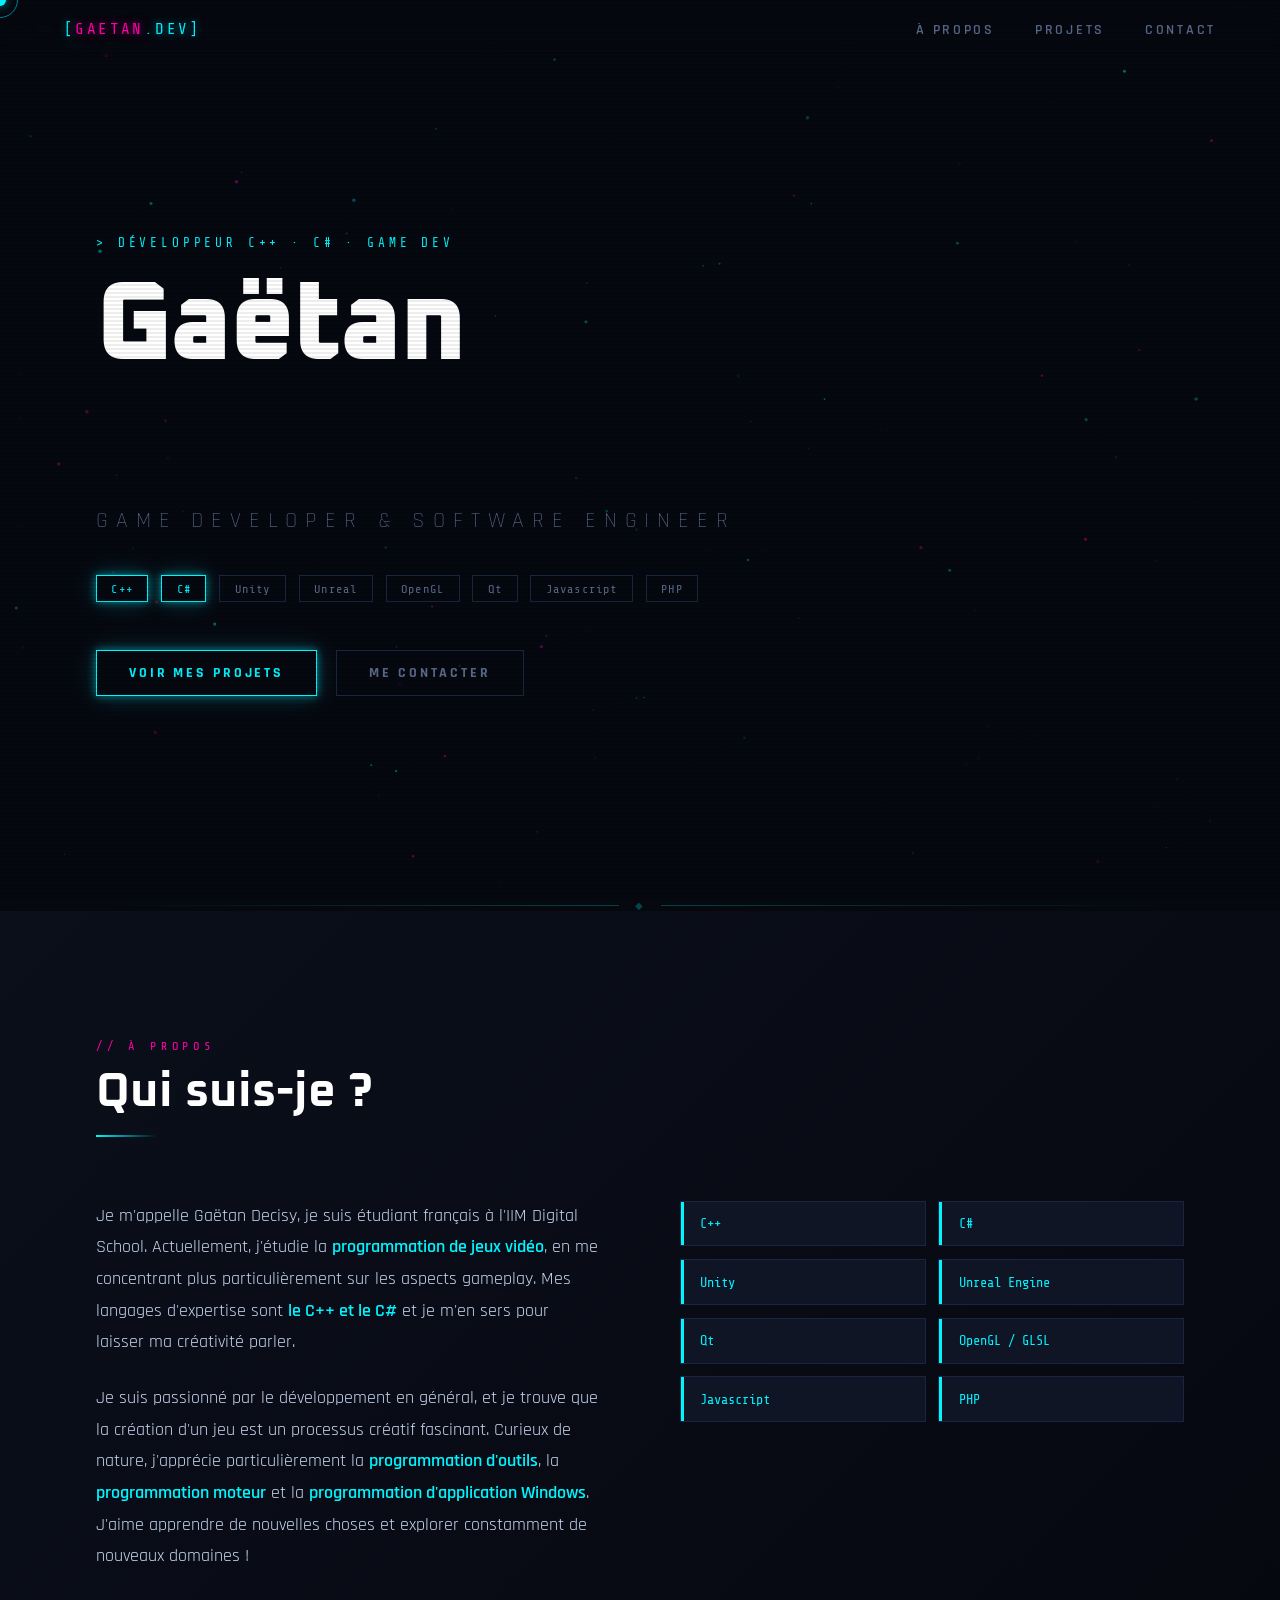
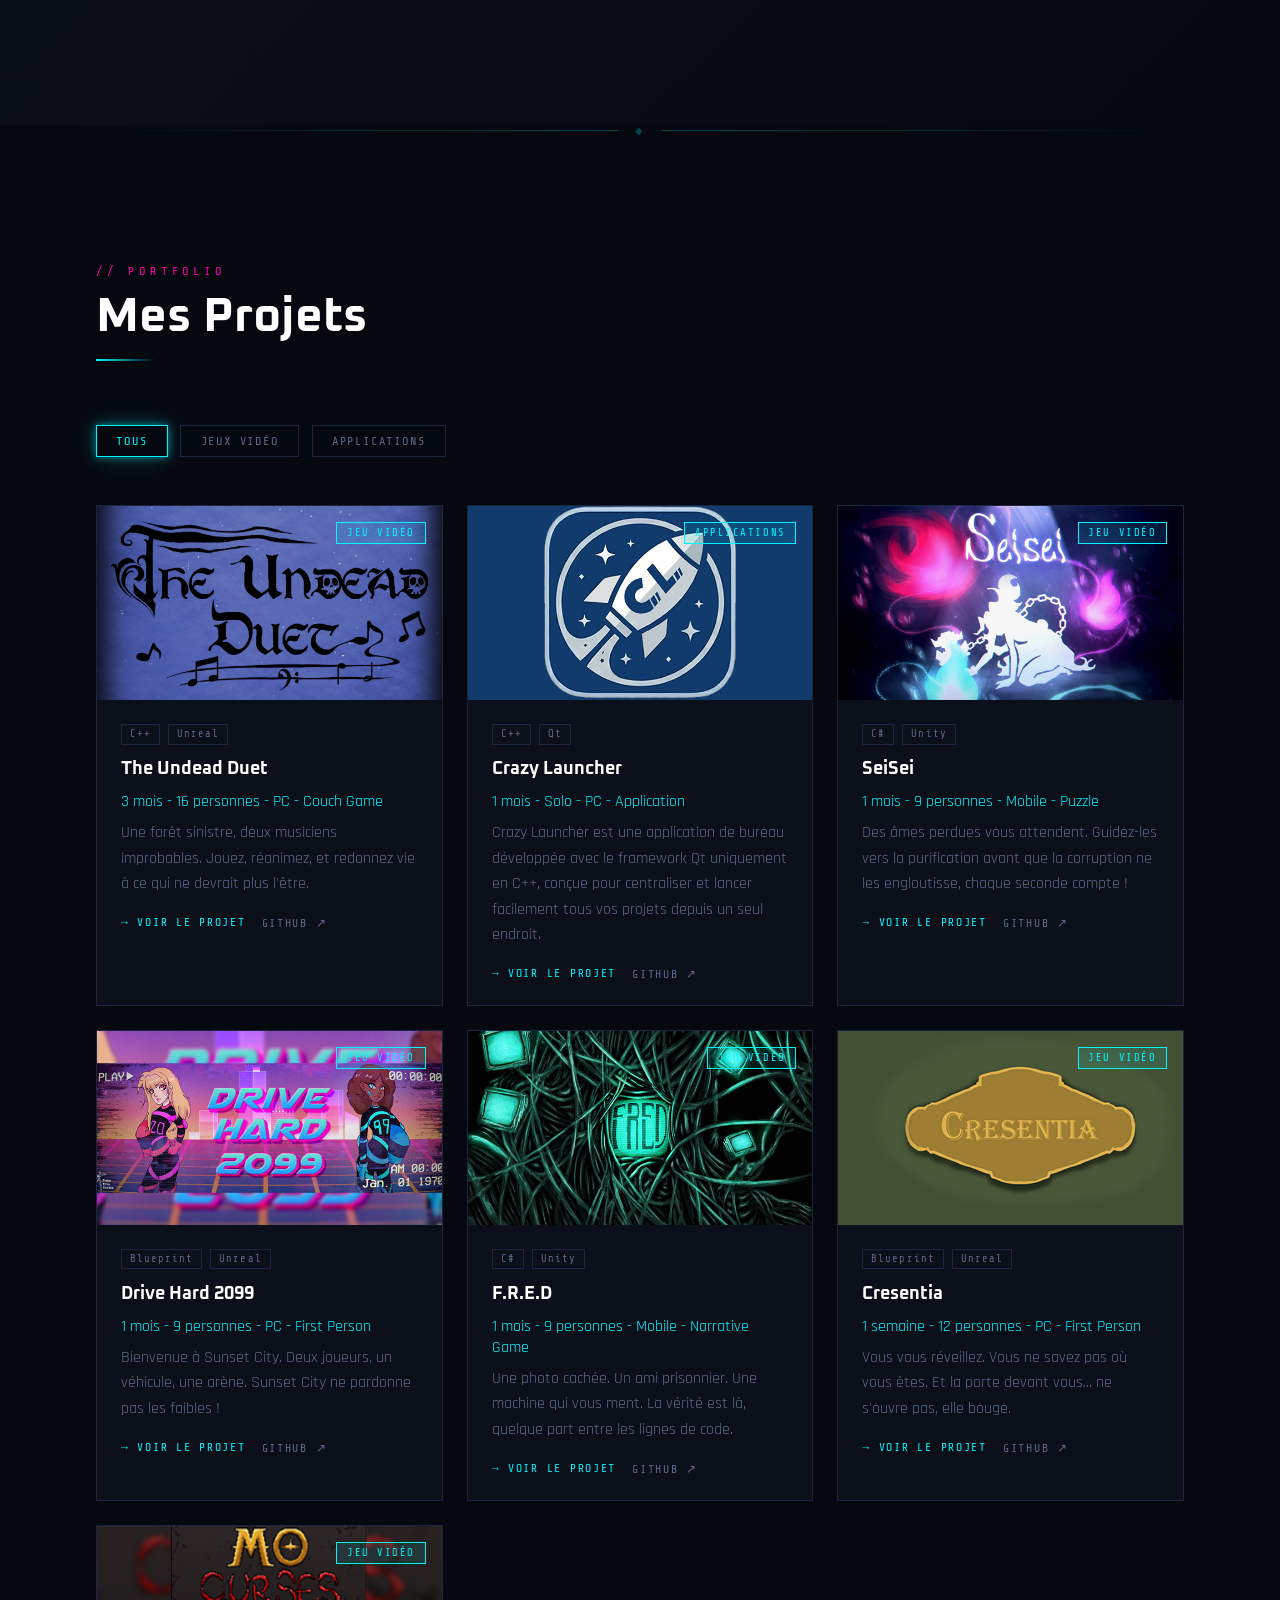
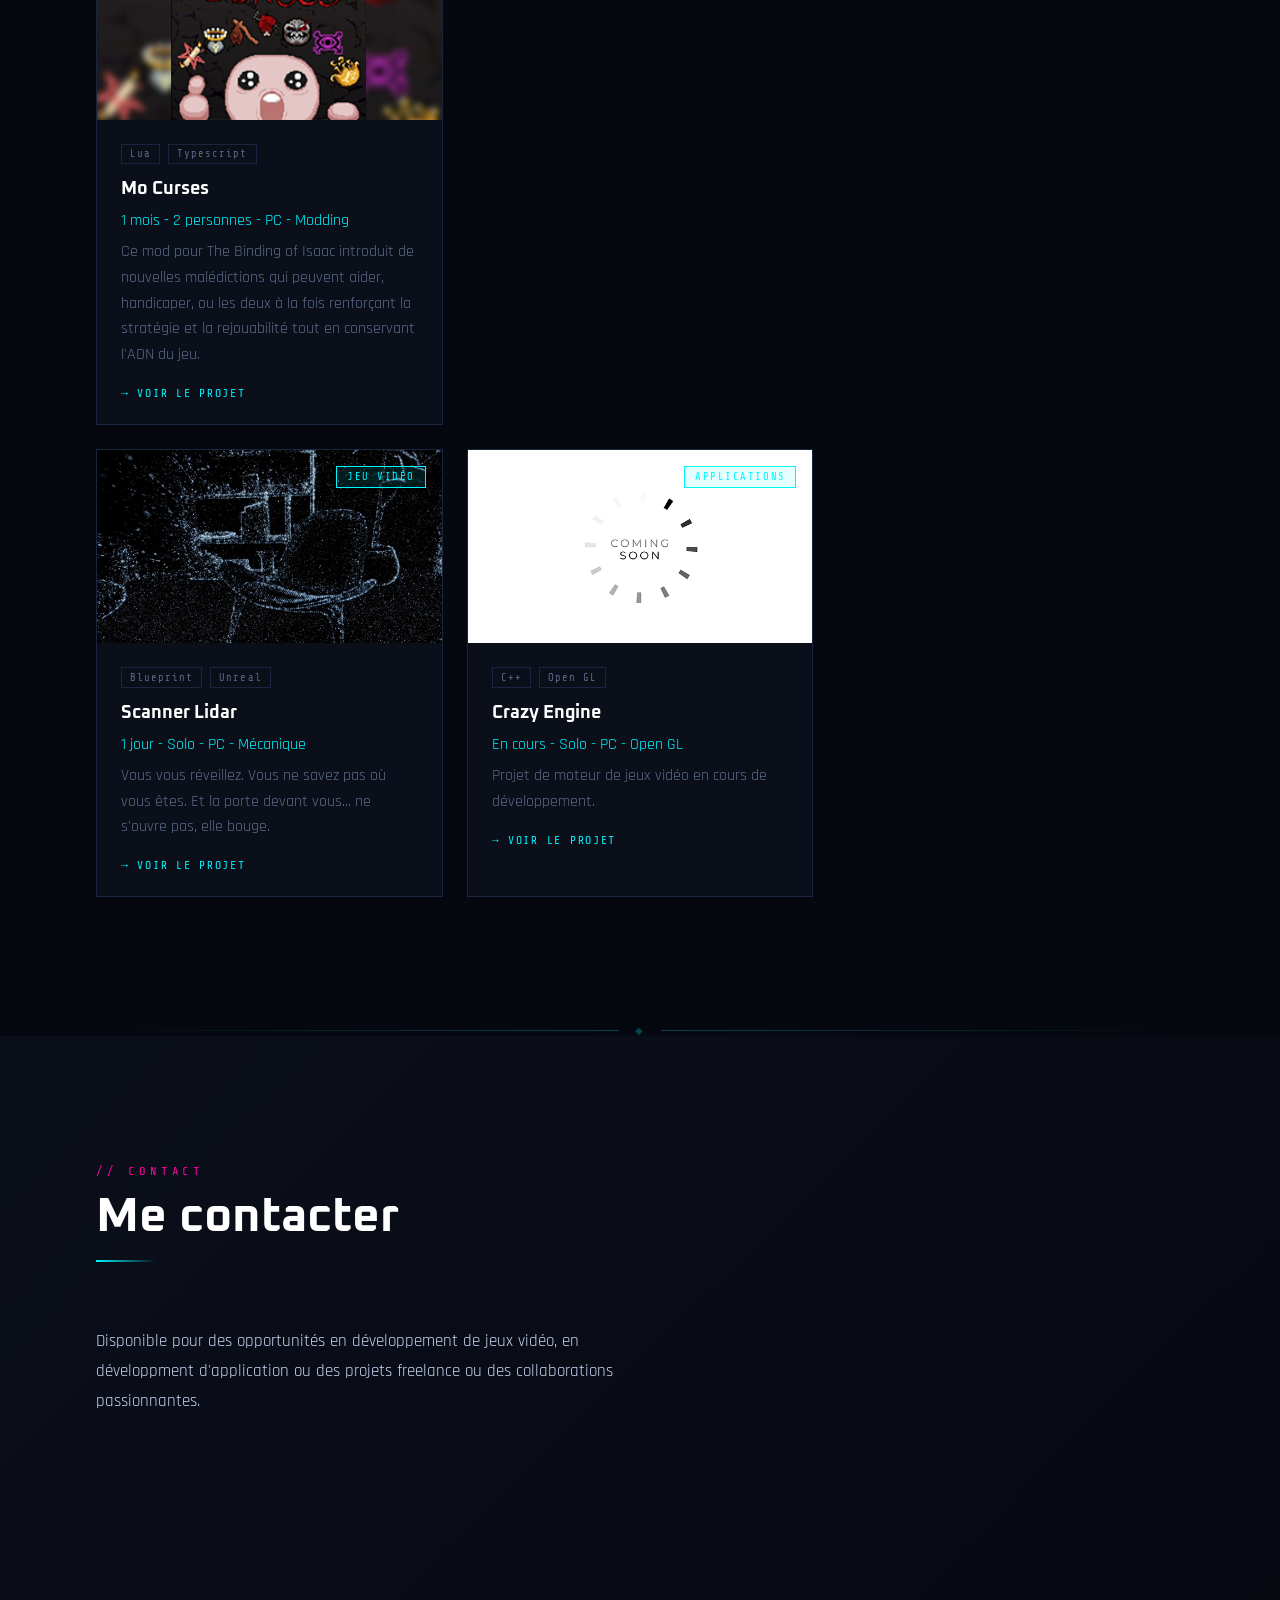
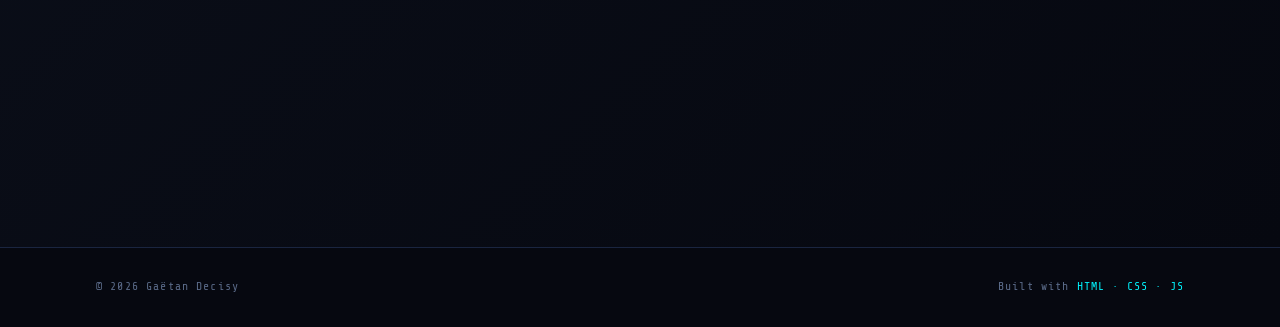
==== index.html @ 1b2c8c6f "Init portfolio repository" ====
<!DOCTYPE html>
<html lang="fr">
<head>
    <meta charset="UTF-8" />
    <meta name="viewport" content="width=device-width, initial-scale=1.0" />
    <title>Gaëtan Decisy — Dev C++ / C#</title>
    <link href="https://fonts.googleapis.com/css2?family=Rajdhani:wght@300;400;600;700&family=Share+Tech+Mono&family=Oxanium:wght@200;400;700;800&display=swap" rel="stylesheet" />
    <link rel="stylesheet" href="./css/style.css" />
    <script src="./js/script.js" defer></script>
</head>
<body>

    <!-- Cursor -->
    <div id="customCursor"></div>
    <div id="cursorTrail"></div>

    <!-- Particle background -->
    <canvas id="backgroundCanvas"></canvas>

    <!-- Navigation -->
    <nav>
        <div class="nav-logo">[<span>GAETAN</span>.DEV]</div>

        <button class="nav-toggle" id="mobileMenuButton" aria-label="Menu">
            <span></span>
            <span></span>
            <span></span>
        </button>

        <ul class="nav-links" id="mobileNavigation">
            <li><a href="#about">À propos</a></li>
            <li><a href="#projects">Projets</a></li>
            <li><a href="#contact">Contact</a></li>
        </ul>
    </nav>

    <!-- Hero -->
    <section id="hero">
        <p class="hero-tag">Développeur C++ · C# · Game Dev</p>

        <h1 class="hero-name">
            <span>Gaëtan</span>
            <span class="hero-name-accent">
                <span class="glitch-wrap" data-text="Decisy">Decisy</span>
            </span>
        </h1>

        <p class="hero-title">Game Developer &amp; Software Engineer</p>

        <div class="hero-badges">
            <div class="badge active"><span>C++</span></div>
            <div class="badge active"><span>C#</span></div>
            <div class="badge"><span>Unity</span></div>
            <div class="badge"><span>Unreal</span></div>
            <div class="badge"><span>OpenGL</span></div>
            <div class="badge"><span>Qt</span></div>
            <div class="badge"><span>Javascript</span></div>
            <div class="badge"><span>PHP</span></div>
        </div>

        <div class="hero-cta">
            <a href="#projects" class="btn btn-primary"><span>Voir mes projets</span></a>
            <a href="#contact" class="btn btn-secondary"><span>Me contacter</span></a>
        </div>
    </section>

    <div class="hex-divider"><span>◆</span></div>

    <!-- About -->
    <section id="about">
        <p class="section-label reveal">À propos</p>
        <h2 class="section-title reveal">Qui suis-je ?</h2>
        <div class="section-line reveal"></div>

        <div class="about-grid">
            <div class="about-text reveal">
                <p>
                    Je m'appelle Gaëtan Decisy, je suis étudiant français à l'IIM Digital School.
                    Actuellement, j'étudie la <strong>programmation de jeux vidéo</strong>,
                    en me concentrant plus particulièrement sur les aspects gameplay.
                    Mes langages d'expertise sont <strong>le C++ et le C#</strong> et je m'en sers pour laisser ma créativité parler.
                </p>
                <p>
                    Je suis passionné par le développement en général, et je trouve que la création d'un jeu
                    est un processus créatif fascinant. Curieux de nature, j'apprécie particulièrement
                    la <strong>programmation d'outils</strong>, la <strong>programmation moteur</strong>
                    et la <strong>programmation d'application Windows</strong>.
                    J'aime apprendre de nouvelles choses et explorer constamment de nouveaux domaines !
                </p>
            </div>

            <div class="skills-grid reveal">
                <div class="skill-item"><p class="skill-name">C++</p></div>
                <div class="skill-item"><p class="skill-name">C#</p></div>
                <div class="skill-item"><p class="skill-name">Unity</p></div>
                <div class="skill-item"><p class="skill-name">Unreal Engine</p></div>
                <div class="skill-item"><p class="skill-name">Qt</p></div>
                <div class="skill-item"><p class="skill-name">OpenGL / GLSL</p></div>
                <div class="skill-item"><p class="skill-name">Javascript</p></div>
                <div class="skill-item"><p class="skill-name">PHP</p></div>
            </div>
        </div>
    </section>

    <div class="hex-divider"><span>◆</span></div>

    <!-- Projects -->
    <section id="projects">
        <p class="section-label reveal">Portfolio</p>
        <h2 class="section-title reveal">Mes Projets</h2>
        <div class="section-line reveal"></div>

        <div class="projects-filter reveal">
            <button class="filter-btn active" data-filter="all">Tous</button>
            <button class="filter-btn" data-filter="jeuxvideo">Jeux Vidéo</button>
            <button class="filter-btn" data-filter="applications">Applications</button>
        </div>

        <div class="projects-grid">
            <!-- The Undead Duet -->
            <div class="project-card featured reveal" data-category="jeuxvideo">
                <div class="project-thumb">
                    <div class="project-thumb-inner"><img src="./assets/banners/TheUndeadDuet_Banner.gif" alt="The Undead Duet Banner"/></div>
                    <span class="project-type-badge type-game">Jeu Vidéo</span>
                </div>
                <div class="project-body">
                    <div class="project-tech">
                        <span class="tech-tag">C++</span>
                        <span class="tech-tag">Unreal</span>
                    </div>
                    <p class="project-title">The Undead Duet</p>
                    <p class="project-info">3 mois - 16 personnes - PC - Couch Game</p>
                    <p class="project-desc">
                        Une forêt sinistre, deux musiciens improbables. Jouez, réanimez, et redonnez vie à ce qui ne devrait plus l'être.
                    </p>
                    <div class="project-links">
                        <a href="./projects/theUndeadDuet.html" class="project-link">→ Voir le projet</a>
                        <a href="https://github.com/dorgui00/Pipoumancien" class="project-link secondary">GitHub ↗</a>
                    </div>
                </div>
            </div>

            <!-- Crazy Launcher -->
            <div class="project-card featured reveal" data-category="applications">
                <div class="project-thumb">
                    <div class="project-thumb-inner"><img src="./assets/banners/Launcher_Banner.png" alt="Crazy Launcher Banner"/></div>
                    <span class="project-type-badge type-game">Applications</span>
                </div>
                <div class="project-body">
                    <div class="project-tech">
                        <span class="tech-tag">C++</span>
                        <span class="tech-tag">Qt</span>
                    </div>
                    <p class="project-title">Crazy Launcher</p>
                    <p class="project-info">1 mois - Solo - PC - Application</p>
                    <p class="project-desc">
                        Crazy Launcher est une application de bureau développée avec le framework Qt uniquement en C++, conçue pour centraliser et lancer 
                        facilement tous vos projets depuis un seul endroit.
                    </p>
                    <div class="project-links">
                        <a href="./projects/crazyLauncher.html" class="project-link">→ Voir le projet</a>
                        <a href="https://github.com/Sayaka-Shen/CrazyLauncher" class="project-link secondary">GitHub ↗</a>
                    </div>
                </div>
            </div>

            <!-- SeiSei -->
            <div class="project-card featured reveal" data-category="jeuxvideo">
                <div class="project-thumb">
                    <div class="project-thumb-inner"><img src="./assets/banners/SeiSei_Banner.png" alt="Seisei Banner"/></div>
                    <span class="project-type-badge type-game">Jeu Vidéo</span>
                </div>
                <div class="project-body">
                    <div class="project-tech">
                        <span class="tech-tag">C#</span>
                        <span class="tech-tag">Unity</span>
                    </div>
                    <p class="project-title">SeiSei</p>
                    <p class="project-info">1 mois - 9 personnes - Mobile - Puzzle</p>
                    <p class="project-desc">
                        Des âmes perdues vous attendent. Guidez-les vers la purification avant que la corruption ne les engloutisse, chaque seconde compte !
                    </p>
                    <div class="project-links">
                        <a href="./projects/seisei.html" class="project-link">→ Voir le projet</a>
                        <a href="https://github.com/Sayaka-Shen/SeiSei" class="project-link secondary">GitHub ↗</a>
                    </div>
                </div>
            </div>

            <!-- DriveHard2099 -->
            <div class="project-card featured reveal" data-category="jeuxvideo">
                <div class="project-thumb">
                    <div class="project-thumb-inner"><img src="./assets/banners/DriveHardBanner.png" alt="DriveHard2099 Banner"/></div>
                    <span class="project-type-badge type-game">Jeu Vidéo</span>
                </div>
                <div class="project-body">
                    <div class="project-tech">
                        <span class="tech-tag">Blueprint</span>
                        <span class="tech-tag">Unreal</span>
                    </div>
                    <p class="project-title">Drive Hard 2099</p>
                    <p class="project-info">1 mois - 9 personnes - PC - First Person</p>
                    <p class="project-desc">
                        Bienvenue à Sunset City. Deux joueurs, un véhicule, une arène. Sunset City ne pardonne pas les faibles !
                    </p>
                    <div class="project-links">
                        <a href="./projects/driveHard.html" class="project-link">→ Voir le projet</a>
                        <a href="https://github.com/Sayaka-Shen/DriveHard2099" class="project-link secondary">GitHub ↗</a>
                    </div>
                </div>
            </div>

            <!-- F.R.E.D -->
            <div class="project-card featured reveal" data-category="jeuxvideo">
                <div class="project-thumb">
                    <div class="project-thumb-inner"><img src="./assets/banners/F.R.E.D_Banner.png" alt="F.R.E.D Banner"/></div>
                    <span class="project-type-badge type-game">Jeu Vidéo</span>
                </div>
                <div class="project-body">
                    <div class="project-tech">
                        <span class="tech-tag">C#</span>
                        <span class="tech-tag">Unity</span>
                    </div>
                    <p class="project-title">F.R.E.D</p>
                    <p class="project-info">1 mois - 9 personnes - Mobile - Narrative Game</p>
                    <p class="project-desc">
                        Une photo cachée. Un ami prisonnier. Une machine qui vous ment. La vérité est là, quelque part entre les lignes de code.
                    </p>
                    <div class="project-links">
                        <a href="./projects/fred.html" class="project-link">→ Voir le projet</a>
                        <a href="https://github.com/Sayaka-Shen/F.R.E.D" class="project-link secondary">GitHub ↗</a>
                    </div>
                </div>
            </div>

            <!-- Cresentia -->
            <div class="project-card featured reveal" data-category="jeuxvideo">
                <div class="project-thumb">
                    <div class="project-thumb-inner"><img src="./assets/banners/Cresentia_Banner.png" alt="Cresentia Banner"/></div>
                    <span class="project-type-badge type-game">Jeu Vidéo</span>
                </div>
                <div class="project-body">
                    <div class="project-tech">
                        <span class="tech-tag">Blueprint</span>
                        <span class="tech-tag">Unreal</span>
                    </div>
                    <p class="project-title">Cresentia</p>
                    <p class="project-info">1 semaine - 12 personnes - PC - First Person</p>
                    <p class="project-desc">
                        Vous vous réveillez. Vous ne savez pas où vous êtes. Et la porte devant vous... ne s'ouvre pas, elle bouge.
                    </p>
                    <div class="project-links">
                        <a href="./projects/cresentia.html" class="project-link">→ Voir le projet</a>
                        <a href="https://github.com/Sayaka-Shen/Cresentia" class="project-link secondary">GitHub ↗</a>
                    </div>
                </div>
            </div>

            <!-- Mo Curses -->
            <div class="project-card featured reveal" data-category="jeuxvideo">
                <div class="project-thumb">
                    <div class="project-thumb-inner"><img src="./assets/banners/MoCurses_Banner.png" alt="Mo Curses Banner"/></div>
                    <span class="project-type-badge type-game">Jeu Vidéo</span>
                </div>
                <div class="project-body">
                    <div class="project-tech">
                        <span class="tech-tag">Lua</span>
                        <span class="tech-tag">Typescript</span>
                    </div>
                    <p class="project-title">Mo Curses</p>
                    <p class="project-info">1 mois - 2 personnes - PC - Modding</p>
                    <p class="project-desc">
                        Ce mod pour The Binding of Isaac introduit de nouvelles malédictions qui peuvent aider, handicaper, ou les deux à la fois renforçant la stratégie 
                        et la rejouabilité tout en conservant l'ADN du jeu.
                    </p>
                    <div class="project-links">
                        <a href="./projects/mocurse.html" class="project-link">→ Voir le projet</a>
                    </div>
                </div>
            </div>

            <!-- Lebon Labrute et Donjuan -->
            <div class="project-card featured reveal" data-category="jeuxvideo">
                <div class="project-thumb">
                    <div class="project-thumb-inner"><img src="./assets/banners/BonBruteDonjuan_Banner.png" alt="Lebon Labrute et Donjuan Banner"/></div>
                    <span class="project-type-badge type-game">Jeu Vidéo</span>
                </div>
                <div class="project-body">
                    <div class="project-tech">
                        <span class="tech-tag">C#</span>
                        <span class="tech-tag">Unity</span>
                    </div>
                    <p class="project-title">Lebon Labrute et Donjuan</p>
                    <p class="project-info">1 semaine - 4 personnes - PC - Narrative Game</p>
                    <p class="project-desc">
                        Levez-vous, brave écuyer. Trois chevaliers, un tournoi, et vous au milieu de tout ça. Que le meilleur gagne.
                    </p>
                    <div class="project-links">
                        <a href="./projects/bonBruteDonjuan.html" class="project-link">→ Voir le projet</a>
                        <a href="https://github.com/Sayaka-Shen/LeBonLaBruteEtDonjuan" class="project-link secondary">GitHub ↗</a>
                    </div>
                </div>
            </div>

             <!-- George The SheepKeeper -->
            <div class="project-card featured reveal" data-category="jeuxvideo">
                <div class="project-thumb">
                    <div class="project-thumb-inner"><img src="./assets/banners/GeorgeTheSheepkeeper_Banner.png" alt="George The Sheepkeeper Banner"/></div>
                    <span class="project-type-badge type-game">Jeu Vidéo</span>
                </div>
                <div class="project-body">
                    <div class="project-tech">
                        <span class="tech-tag">C#</span>
                        <span class="tech-tag">Unity</span>
                    </div>
                    <p class="project-title">George The Sheepkeeper</p>
                    <p class="project-info">1 week-end - 5 personnes - PC - Puzzle Game</p>
                    <p class="project-desc">
                        Des moutons perdus, un loup qui rôde, et George un courageux chien en peluche pour tout arranger. Le temps presse !
                    </p>
                    <div class="project-links">
                        <a href="./projects/george.html" class="project-link">→ Voir le projet</a>
                        <a href="https://github.com/Sayaka-Shen/GeorgeTheSheepkeeper" class="project-link secondary">GitHub ↗</a>
                    </div>
                </div>
            </div>

             <!-- Scanner Lidar -->
            <div class="project-card featured reveal" data-category="jeuxvideo">
                <div class="project-thumb">
                    <div class="project-thumb-inner"><img src="./assets/banners/LidarScanner_Banner.png" alt="Scanner Lidar Banner"/></div>
                    <span class="project-type-badge type-game">Jeu Vidéo</span>
                </div>
                <div class="project-body">
                    <div class="project-tech">
                        <span class="tech-tag">Blueprint</span>
                        <span class="tech-tag">Unreal</span>
                    </div>
                    <p class="project-title">Scanner Lidar</p>
                    <p class="project-info">1 jour - Solo - PC - Mécanique</p>
                    <p class="project-desc">
                        Vous vous réveillez. Vous ne savez pas où vous êtes. Et la porte devant vous... ne s'ouvre pas, elle bouge.
                    </p>
                    <div class="project-links">
                        <a href="./projects/scannerLidar.html" class="project-link">→ Voir le projet</a>
                    </div>
                </div>
            </div>

            <!-- Crazy Engine -->
            <div class="project-card featured reveal" data-category="applications">
                <div class="project-thumb">
                    <div class="project-thumb-inner"><img src="./assets/banners/Loading_Banner.png" alt="Loading Banner"/></div>
                    <span class="project-type-badge type-game">Applications</span>
                </div>
                <div class="project-body">
                    <div class="project-tech">
                        <span class="tech-tag">C++</span>
                        <span class="tech-tag">Open GL</span>
                    </div>
                    <p class="project-title">Crazy Engine</p>
                    <p class="project-info">En cours - Solo - PC - Open GL</p>
                    <p class="project-desc">
                        Projet de moteur de jeux vidéo en cours de développement.
                    </p>
                    <div class="project-links">
                        <a href="./projects/crazyEngine.html" class="project-link">→ Voir le projet</a>
                    </div>
                </div>
            </div>
        </div>
    </section>

    <div class="hex-divider"><span>◆</span></div>

    <!-- Contact -->
    <section id="contact">
        <p class="section-label reveal">Contact</p>
        <h2 class="section-title reveal">Me contacter</h2>
        <div class="section-line reveal"></div>

        <p class="contact-intro reveal">
            Disponible pour des opportunités en développement de jeux vidéo, en développment d'application ou des projets freelance ou des collaborations passionnantes.
        </p>

        <div class="contact-links reveal">
            <a href="mailto:gaetan.decisy6@hotmail.com" class="contact-link">
                <span class="contact-link-icon">✉</span>
                <div>
                    <p class="contact-link-label">Email</p>
                    <p class="contact-link-text">gaetan.decisy6@hotmail.com</p>
                </div>
            </a>

            <a href="https://github.com/Sayaka-Shen" target="_blank" rel="noopener" class="contact-link">
                <span class="contact-link-icon">⌥</span>
                <div>
                    <p class="contact-link-label">GitHub</p>
                    <p class="contact-link-text">github.com/Sayaka-Shen</p>
                </div>
            </a>

            <a href="https://www.linkedin.com/in/gaetan-decisy/" target="_blank" rel="noopener" class="contact-link">
                <span class="contact-link-icon">◈</span>
                <div>
                    <p class="contact-link-label">LinkedIn</p>
                    <p class="contact-link-text">linkedin.com/in/gaetan-decisy</p>
                </div>
            </a>
        </div>
    </section>

    <footer>
        <p>© 2026 Gaëtan Decisy</p>
        <p>Built with <span>HTML · CSS · JS</span></p>
    </footer>
</body>
</html>
---- css/style.css ----
/* ═══════════════════════════════════════════
   VARIABLES
═══════════════════════════════════════════ */
:root {
    --bg:       #060810;
    --bg2:      #0b0f1a;
    --bg3:      #0f1525;
    --cyan:     #00f5ff;
    --magenta:  #ff00aa;
    --text:     #c8d6f0;
    --text-dim: #5a6a88;
    --border:   #1a2540;
    --glow-c:   0 0 8px #00f5ff88, 0 0 24px #00f5ff33;
    --glow-m:   0 0 8px #ff00aa88, 0 0 24px #ff00aa33;
}


/* ═══════════════════════════════════════════
   RESET & BASE
═══════════════════════════════════════════ */
*, *::before, *::after {
    box-sizing: border-box;
    margin: 0;
    padding: 0;
}

html {
    scroll-behavior: smooth;
}

body {
    background: var(--bg);
    color: var(--text);
    font-family: 'Oxanium', sans-serif;
    overflow-x: hidden;
    cursor: none;
}

/* Scanlines overlay */
body::before {
    content: '';
    position: fixed;
    inset: 0;
    background: repeating-linear-gradient(
        0deg,
        transparent,
        transparent 2px,
        rgba(0, 0, 0, 0.07) 2px,
        rgba(0, 0, 0, 0.07) 4px
    );
    pointer-events: none;
    z-index: 1000;
}


/* ═══════════════════════════════════════════
   CANVAS
═══════════════════════════════════════════ */
#backgroundCanvas {
    position: fixed;
    inset: 0;
    z-index: 0;
    opacity: 0.6;
}


/* ═══════════════════════════════════════════
   CURSOR
═══════════════════════════════════════════ */
#customCursor,
#cursorTrail {
    position: fixed;
    pointer-events: none;
    z-index: 9999;
    transform: translate(-50%, -50%);
}

#customCursor {
    width: 12px;
    height: 12px;
    background: var(--cyan);
    border-radius: 50%;
    box-shadow: var(--glow-c);
    transition: transform 0.1s;
}

#cursorTrail {
    width: 36px;
    height: 36px;
    border: 1px solid var(--cyan);
    border-radius: 50%;
    opacity: 0.5;
    z-index: 9998;
    transition: width 0.2s, height 0.2s, opacity 0.2s;
}

@media (hover: none) {
    #cursor,
    #cursor-ring {
        display: none;
    }

    body {
        cursor: auto;
    }
}


/* ═══════════════════════════════════════════
   NAVIGATION
═══════════════════════════════════════════ */
nav {
    position: fixed;
    top: 0;
    left: 0;
    right: 0;
    z-index: 100;
    display: flex;
    align-items: center;
    justify-content: space-between;
    padding: 1.2rem 4rem;
    background: linear-gradient(to bottom, rgba(6, 8, 16, 0.96), transparent);
    backdrop-filter: blur(4px);
}

.nav-logo {
    font-family: 'Share Tech Mono', monospace;
    font-size: 1rem;
    color: var(--cyan);
    letter-spacing: 0.15em;
    text-shadow: var(--glow-c);
}

.nav-logo span {
    color: var(--magenta);
    text-shadow: var(--glow-m);
}

.nav-links {
    display: flex;
    gap: 2.5rem;
    list-style: none;
}

.nav-links a {
    font-family: 'Rajdhani', sans-serif;
    font-weight: 600;
    font-size: 0.85rem;
    letter-spacing: 0.2em;
    text-transform: uppercase;
    color: var(--text-dim);
    text-decoration: none;
    position: relative;
    transition: color 0.3s, text-shadow 0.3s;
}

.nav-links a::after {
    content: '';
    position: absolute;
    bottom: -4px;
    left: 0;
    right: 0;
    height: 1px;
    background: var(--cyan);
    transform: scaleX(0);
    transition: transform 0.3s;
}

.nav-links a:hover {
    color: var(--cyan);
    text-shadow: var(--glow-c);
}

.nav-links a:hover::after {
    transform: scaleX(1);
}

/* Hamburger button */
.nav-toggle {
    display: none;
    flex-direction: column;
    gap: 5px;
    background: none;
    border: none;
    cursor: pointer;
    padding: 4px;
    z-index: 200;
}

.nav-toggle span {
    display: block;
    width: 24px;
    height: 2px;
    background: var(--cyan);
    transition: all 0.3s;
}

.nav-toggle.open span:nth-child(1) { transform: translateY(7px)  rotate(45deg); }
.nav-toggle.open span:nth-child(2) { opacity: 0; }
.nav-toggle.open span:nth-child(3) { transform: translateY(-7px) rotate(-45deg); }

@media (max-width: 768px) {
    nav {
        padding: 1rem 1.5rem;
    }

    .nav-toggle {
        display: flex;
    }

    .nav-links {
        position: fixed;
        top: 0;
        right: -100%;
        bottom: 0;
        width: min(280px, 80vw);
        flex-direction: column;
        gap: 0;
        background: var(--bg2);
        border-left: 1px solid var(--border);
        padding: 5rem 2rem 2rem;
        transition: right 0.35s ease;
    }

    .nav-links.open {
        right: 0;
    }

    .nav-links li a {
        font-size: 1rem;
        padding: 1rem 0;
        display: block;
        border-bottom: 1px solid var(--border);
    }
}


/* ═══════════════════════════════════════════
   HERO
═══════════════════════════════════════════ */
#hero {
    position: relative;
    z-index: 1;
    min-height: 100vh;
    display: flex;
    flex-direction: column;
    justify-content: center;
    align-items: flex-start;
    padding: 6rem 6rem 4rem;
}

@media (max-width: 768px) {
    #hero {
        padding: 5rem 1.5rem 4rem;
    }
}

.hero-tag {
    font-family: 'Share Tech Mono', monospace;
    font-size: 0.8rem;
    color: var(--cyan);
    letter-spacing: 0.3em;
    text-transform: uppercase;
    margin-bottom: 1.5rem;
    opacity: 0;
    animation: fadeUp 0.8s 0.2s forwards;
}

.hero-tag::before {
    content: '> ';
}

h1.hero-name {
    font-family: 'Oxanium', sans-serif;
    font-weight: 800;
    font-size: clamp(3rem, 9vw, 7rem);
    line-height: 0.95;
    letter-spacing: -0.02em;
    color: #fff;
    opacity: 0;
    animation: fadeUp 0.8s 0.4s forwards;
}

.hero-name-accent {
    display: block;
    background: linear-gradient(90deg, var(--cyan), var(--magenta));
    -webkit-background-clip: text;
    -webkit-text-fill-color: transparent;
    background-clip: text;
}

.hero-title {
    font-family: 'Rajdhani', sans-serif;
    font-weight: 300;
    font-size: clamp(0.85rem, 2.5vw, 1.4rem);
    letter-spacing: 0.35em;
    text-transform: uppercase;
    color: var(--text-dim);
    margin-top: 1.2rem;
    margin-bottom: 2.5rem;
    opacity: 0;
    animation: fadeUp 0.8s 0.6s forwards;
}

/* Badges */
.hero-badges {
    display: flex;
    gap: 0.8rem;
    flex-wrap: wrap;
    margin-bottom: 3rem;
    opacity: 0;
    animation: fadeUp 0.8s 0.8s forwards;
}

.badge {
    font-family: 'Share Tech Mono', monospace;
    font-size: 0.75rem;
    padding: 0.35rem 0.9rem;
    border: 1px solid var(--border);
    color: var(--text-dim);
    letter-spacing: 0.1em;
    position: relative;
    transition: all 0.3s;
}

.badge::before
{
  content: '';
  position: absolute;
  inset: 0;
  background: var(--cyan);
  opacity: 0;
  transition: opacity 0.3s;
}

.badge:hover 
{
  color: var(--bg);
  border-color: var(--cyan);
}

.badge:hover::before 
{
  opacity: 1;
}

.badge span 
{
  position: relative;
  z-index: 1;
}

.badge.active 
{
  border-color: var(--cyan);
  color: var(--cyan);
  box-shadow: var(--glow-c);
}

.badge.active:hover 
{
  color: var(--bg);
}

.badge .active::before 
{
  content: '';
  position: absolute;
  inset: 0;
  background: cyan;
  color: black;
  opacity: 0;
  transition: opacity 0.3s;
}

/* CTA buttons */
.hero-cta {
    display: flex;
    gap: 1.2rem;
    flex-wrap: wrap;
    opacity: 0;
    animation: fadeUp 0.8s 1s forwards;
}

.btn {
    font-family: 'Rajdhani', sans-serif;
    font-weight: 700;
    font-size: 0.9rem;
    letter-spacing: 0.2em;
    text-transform: uppercase;
    text-decoration: none;
    padding: 0.8rem 2rem;
    position: relative;
    overflow: hidden;
    transition: all 0.3s;
}

.btn-primary {
    background: transparent;
    color: var(--cyan);
    border: 1px solid var(--cyan);
    box-shadow: var(--glow-c);
}

.btn-primary::before {
    content: '';
    position: absolute;
    inset: 0;
    background: var(--cyan);
    transform: translateX(-101%);
    transition: transform 0.3s;
}

.btn-primary:hover {
    color: var(--bg);
}

.btn-primary:hover::before {
    transform: translateX(0);
}

.btn-primary span {
    position: relative;
    z-index: 1;
}

.btn-secondary {
    background: transparent;
    color: var(--text-dim);
    border: 1px solid var(--border);
}

.btn-secondary:hover {
    color: var(--text);
    border-color: var(--text-dim);
}

.btn-secondary span {
    position: relative;
    z-index: 1;
}

/* Scroll hint */
.scroll-hint {
    position: absolute;
    bottom: 2.5rem;
    left: 50%;
    transform: translateX(-50%);
    display: flex;
    flex-direction: column;
    align-items: center;
    gap: 0.5rem;
    opacity: 0;
    animation: fadeIn 1s 1.8s forwards;
}

.scroll-hint span {
    font-family: 'Share Tech Mono', monospace;
    font-size: 0.65rem;
    letter-spacing: 0.2em;
    color: var(--text-dim);
}

.scroll-line {
    width: 1px;
    height: 40px;
    background: linear-gradient(to bottom, var(--cyan), transparent);
    animation: scrollPulse 2s infinite;
}

@media (max-width: 768px) {
    .scroll-hint {
        display: none;
    }
}


/* ═══════════════════════════════════════════
   DIVIDER
═══════════════════════════════════════════ */
.hex-divider {
    display: flex;
    align-items: center;
    gap: 1rem;
    margin: 0 6rem;
    opacity: 0.25;
}

.hex-divider::before {
    content: '';
    flex: 1;
    height: 1px;
    background: linear-gradient(90deg, transparent, var(--cyan));
}

.hex-divider::after {
    content: '';
    flex: 1;
    height: 1px;
    background: linear-gradient(90deg, var(--cyan), transparent);
}

.hex-divider span {
    font-family: 'Share Tech Mono', monospace;
    font-size: 0.6rem;
    color: var(--cyan);
    letter-spacing: 0.3em;
}

@media (max-width: 768px) {
    .hex-divider {
        margin: 0 1.5rem;
    }
}


/* ═══════════════════════════════════════════
   SECTIONS (shared)
═══════════════════════════════════════════ */
section {
    position: relative;
    z-index: 1;
    padding: 8rem 6rem;
}

@media (max-width: 768px) {
    section {
        padding: 5rem 1.5rem;
    }
}

.section-label {
    font-family: 'Share Tech Mono', monospace;
    font-size: 0.75rem;
    color: var(--magenta);
    letter-spacing: 0.4em;
    text-transform: uppercase;
    margin-bottom: 0.8rem;
}

.section-label::before {
    content: '// ';
}

h2.section-title {
    font-family: 'Oxanium', sans-serif;
    font-weight: 700;
    font-size: clamp(1.8rem, 4vw, 3rem);
    color: #fff;
    margin-bottom: 1rem;
    line-height: 1.1;
}

.section-line {
    width: 60px;
    height: 2px;
    background: linear-gradient(90deg, var(--cyan), transparent);
    margin-bottom: 4rem;
}


/* ═══════════════════════════════════════════
   ABOUT
═══════════════════════════════════════════ */
#about {
    background: linear-gradient(135deg, var(--bg2) 0%, var(--bg) 100%);
}

.about-grid {
    display: grid;
    grid-template-columns: 1fr 1fr;
    gap: 5rem;
    align-items: start;
}

@media (max-width: 1024px) {
    .about-grid {
        grid-template-columns: 1fr;
        gap: 3rem;
    }
}

.about-text p {
    font-family: 'Rajdhani', sans-serif;
    font-size: 1.1rem;
    font-weight: 400;
    line-height: 1.8;
    color: var(--text);
    margin-bottom: 1.5rem;
}

.about-text p strong {
    color: var(--cyan);
    font-weight: 600;
}

.skills-grid {
    display: grid;
    grid-template-columns: 1fr 1fr;
    gap: 0.8rem;
}

@media (max-width: 480px) {
    .skills-grid {
        grid-template-columns: 1fr;
    }
}

.skill-item {
    padding: 0.9rem 1.2rem;
    border: 1px solid var(--border);
    background: var(--bg3);
    position: relative;
    overflow: hidden;
    transition: border-color 0.3s, box-shadow 0.3s;
}

.skill-item:hover {
    border-color: var(--cyan);
    box-shadow: var(--glow-c);
}

.skill-item::before {
    content: '';
    position: absolute;
    top: 0;
    left: 0;
    width: 3px;
    height: 100%;
    background: var(--cyan);
}

.skill-name {
    font-family: 'Share Tech Mono', monospace;
    font-size: 0.85rem;
    color: var(--cyan);
}


/* ═══════════════════════════════════════════
   PROJECTS
═══════════════════════════════════════════ */
#projects {
    background: var(--bg);
}

/* Filter buttons */
.projects-filter {
    display: flex;
    gap: 0.8rem;
    flex-wrap: wrap;
    margin-bottom: 3rem;
}

.filter-btn {
    font-family: 'Share Tech Mono', monospace;
    font-size: 0.75rem;
    letter-spacing: 0.15em;
    text-transform: uppercase;
    padding: 0.5rem 1.2rem;
    background: transparent;
    border: 1px solid var(--border);
    color: var(--text-dim);
    cursor: pointer;
    transition: all 0.3s;
}

.filter-btn:hover,
.filter-btn.active {
    border-color: var(--cyan);
    color: var(--cyan);
    box-shadow: var(--glow-c);
}

/* Grid */
.projects-grid 
{
  display: grid;
  grid-template-columns: repeat(6, 1fr);
  gap: 1.5rem;
}

@media (max-width: 1024px) {
    .projects-grid {
        grid-template-columns: repeat(2, 1fr);
    }

    .project-featured {
        grid-column: span 2;
    }
}

@media (max-width: 600px) {
    .projects-grid {
        grid-template-columns: 1fr;
    }

    .project-card.featured {
        grid-column: span 1;
    }
}

/* Card */
.project-card
{
  background: var(--bg2);
  border: 1px solid var(--border);
  position: relative;
  overflow: hidden;
  transition: border-color 0.4s, transform 0.4s, box-shadow 0.4s;
}

.project-card:hover 
{
  border-color: var(--cyan);
  transform: translateY(-6px);
  box-shadow: 0 20px 60px rgba(0, 245, 255, 0.1), var(--glow-c);
}

.project-card.featured {
    grid-column: span 2;
}

/* Thumbnail */
.project-thumb 
{
  width: 100%;
  aspect-ratio: 16 / 9;
  background: var(--bg3);
  position: relative;
  overflow: hidden;
}

.project-thumb-inner 
{
  width: 100%;
  height: 100%;
  display: flex;
  align-items: center;
  justify-content: center;
  position: relative;
}

.project-thumb-inner img
{
  width: 100%;
  height: 100%;
  object-fit: cover;
}


/* Type badge */
.project-type-badge {
    position: absolute;
    top: 1rem;
    right: 1rem;
    font-family: 'Share Tech Mono', monospace;
    font-size: 0.65rem;
    letter-spacing: 0.15em;
    text-transform: uppercase;
    padding: 0.25rem 0.6rem;
}

.type-game {
    background: rgba(0, 245, 255, 0.1);
    border: 1px solid var(--cyan);
    color: var(--cyan);
}

.type-app {
    background: rgba(255, 0, 170, 0.1);
    border: 1px solid var(--magenta);
    color: var(--magenta);
}

/* Body */
.project-body {
    padding: 1.5rem;
}

.project-tech {
    display: flex;
    gap: 0.5rem;
    flex-wrap: wrap;
    margin-bottom: 0.8rem;
}

.tech-tag {
    font-family: 'Share Tech Mono', monospace;
    font-size: 0.65rem;
    color: var(--text-dim);
    letter-spacing: 0.1em;
    padding: 0.2rem 0.5rem;
    border: 1px solid var(--border);
}

.project-title 
{
    font-family: 'Oxanium', sans-serif;
    font-weight: 700;
    font-size: 1.15rem;
    color: #fff;
    margin-bottom: 0.6rem;
}

.project-info
{
  font-family: 'Rajdhani', sans-serif;
  font-size: 1rem;
  color: var(--cyan);
  margin: 0 0 .5rem 0;
}

.project-desc {
    font-family: 'Rajdhani', sans-serif;
    font-size: 1rem;
    color: var(--text-dim);
    line-height: 1.6;
    margin-bottom: 1.2rem;
}

.project-links {
    display: flex;
    gap: 1rem;
}

.project-link {
    font-family: 'Share Tech Mono', monospace;
    font-size: 0.72rem;
    letter-spacing: 0.15em;
    text-transform: uppercase;
    color: var(--cyan);
    text-decoration: none;
    transition: text-shadow 0.3s;
}

.project-link:hover {
    text-shadow: var(--glow-c);
}

.project-link.secondary {
    color: var(--text-dim);
}

.project-link.secondary:hover {
    color: var(--text);
    text-shadow: none;
}


/* ═══════════════════════════════════════════
   CONTACT
═══════════════════════════════════════════ */
#contact {
    background: linear-gradient(135deg, var(--bg2), var(--bg));
}

.contact-intro {
    font-family: 'Rajdhani', sans-serif;
    font-size: 1.05rem;
    color: var(--text);
    line-height: 1.8;
    max-width: 520px;
    margin-bottom: 3rem;
}

.contact-links {
    display: flex;
    flex-direction: column;
    gap: 1rem;
    max-width: 480px;
}

@media (max-width: 768px) {
    .contact-links {
        max-width: 100%;
    }
}

.contact-link {
    display: flex;
    align-items: center;
    gap: 1.2rem;
    text-decoration: none;
    padding: 1.1rem 1.4rem;
    border: 1px solid var(--border);
    background: var(--bg3);
    transition: border-color 0.3s, box-shadow 0.3s, transform 0.3s;
}

.contact-link:hover {
    border-color: var(--cyan);
    box-shadow: var(--glow-c);
    transform: translateX(6px);
}

.contact-link-icon {
    font-size: 1.1rem;
    width: 1.8rem;
    text-align: center;
    flex-shrink: 0;
}

.contact-link-label {
    font-family: 'Share Tech Mono', monospace;
    font-size: 0.65rem;
    color: var(--text-dim);
    letter-spacing: 0.15em;
    text-transform: uppercase;
    margin-bottom: 0.25rem;
}

.contact-link-text {
    font-family: 'Rajdhani', sans-serif;
    font-size: 1rem;
    font-weight: 600;
    color: var(--text);
}


/* ═══════════════════════════════════════════
   FOOTER
═══════════════════════════════════════════ */
footer {
    position: relative;
    z-index: 1;
    padding: 2rem 6rem;
    border-top: 1px solid var(--border);
    display: flex;
    align-items: center;
    justify-content: space-between;
    flex-wrap: wrap;
    gap: 0.5rem;
}

footer p {
    font-family: 'Share Tech Mono', monospace;
    font-size: 0.72rem;
    color: var(--text-dim);
    letter-spacing: 0.1em;
}

footer span {
    color: var(--cyan);
}

@media (max-width: 768px) {
    footer {
        padding: 2rem 1.5rem;
        flex-direction: column;
        align-items: flex-start;
    }
}


/* ═══════════════════════════════════════════
   ANIMATIONS
═══════════════════════════════════════════ */
@keyframes fadeUp {
    from { opacity: 0; transform: translateY(20px); }
    to   { opacity: 1; transform: translateY(0); }
}

@keyframes fadeIn {
    from { opacity: 0; }
    to   { opacity: 1; }
}

@keyframes scrollPulse {
    0%, 100% { opacity: 1; }
    50%       { opacity: 0.3; }
}


/* ═══════════════════════════════════════════
   GLITCH EFFECT
═══════════════════════════════════════════ */
@keyframes glitch-before {
    0%, 80%, 100% { opacity: 0; transform: translate(0); }
    82%  { opacity: 1; transform: translate(-4px,  0); }
    85%  { opacity: 1; transform: translate(-4px,  2px); }
    88%  { opacity: 0; }
}

@keyframes glitch-after {
    0%, 83%, 100% { opacity: 0; transform: translate(0); }
    85%  { opacity: 1; transform: translate(4px,  0); }
    88%  { opacity: 1; transform: translate(4px, -2px); }
    91%  { opacity: 0; }
}

.glitch-wrap {
    position: relative;
    display: inline-block;
}

.glitch-wrap::before,
.glitch-wrap::after {
    content: attr(data-text);
    position: absolute;
    top: 0;
    left: 0;
    width: 100%;
    height: 100%;
    font-size: inherit;
    font-weight: inherit;
    font-family: inherit;
    opacity: 0;
}

.glitch-wrap::before {
    color: var(--cyan);
    text-shadow: -2px 0 var(--cyan);
    animation: glitch-before 3s infinite;
}

.glitch-wrap::after {
    color: var(--magenta);
    text-shadow: 2px 0 var(--magenta);
    animation: glitch-after 3s infinite;
}


/* ═══════════════════════════════════════════
   REVEAL ON SCROLL
═══════════════════════════════════════════ */
.reveal {
    opacity: 0;
    transform: translateY(30px);
    transition: opacity 0.7s ease, transform 0.7s ease;
}

.reveal.visible {
    opacity: 1;
    transform: translateY(0);
}
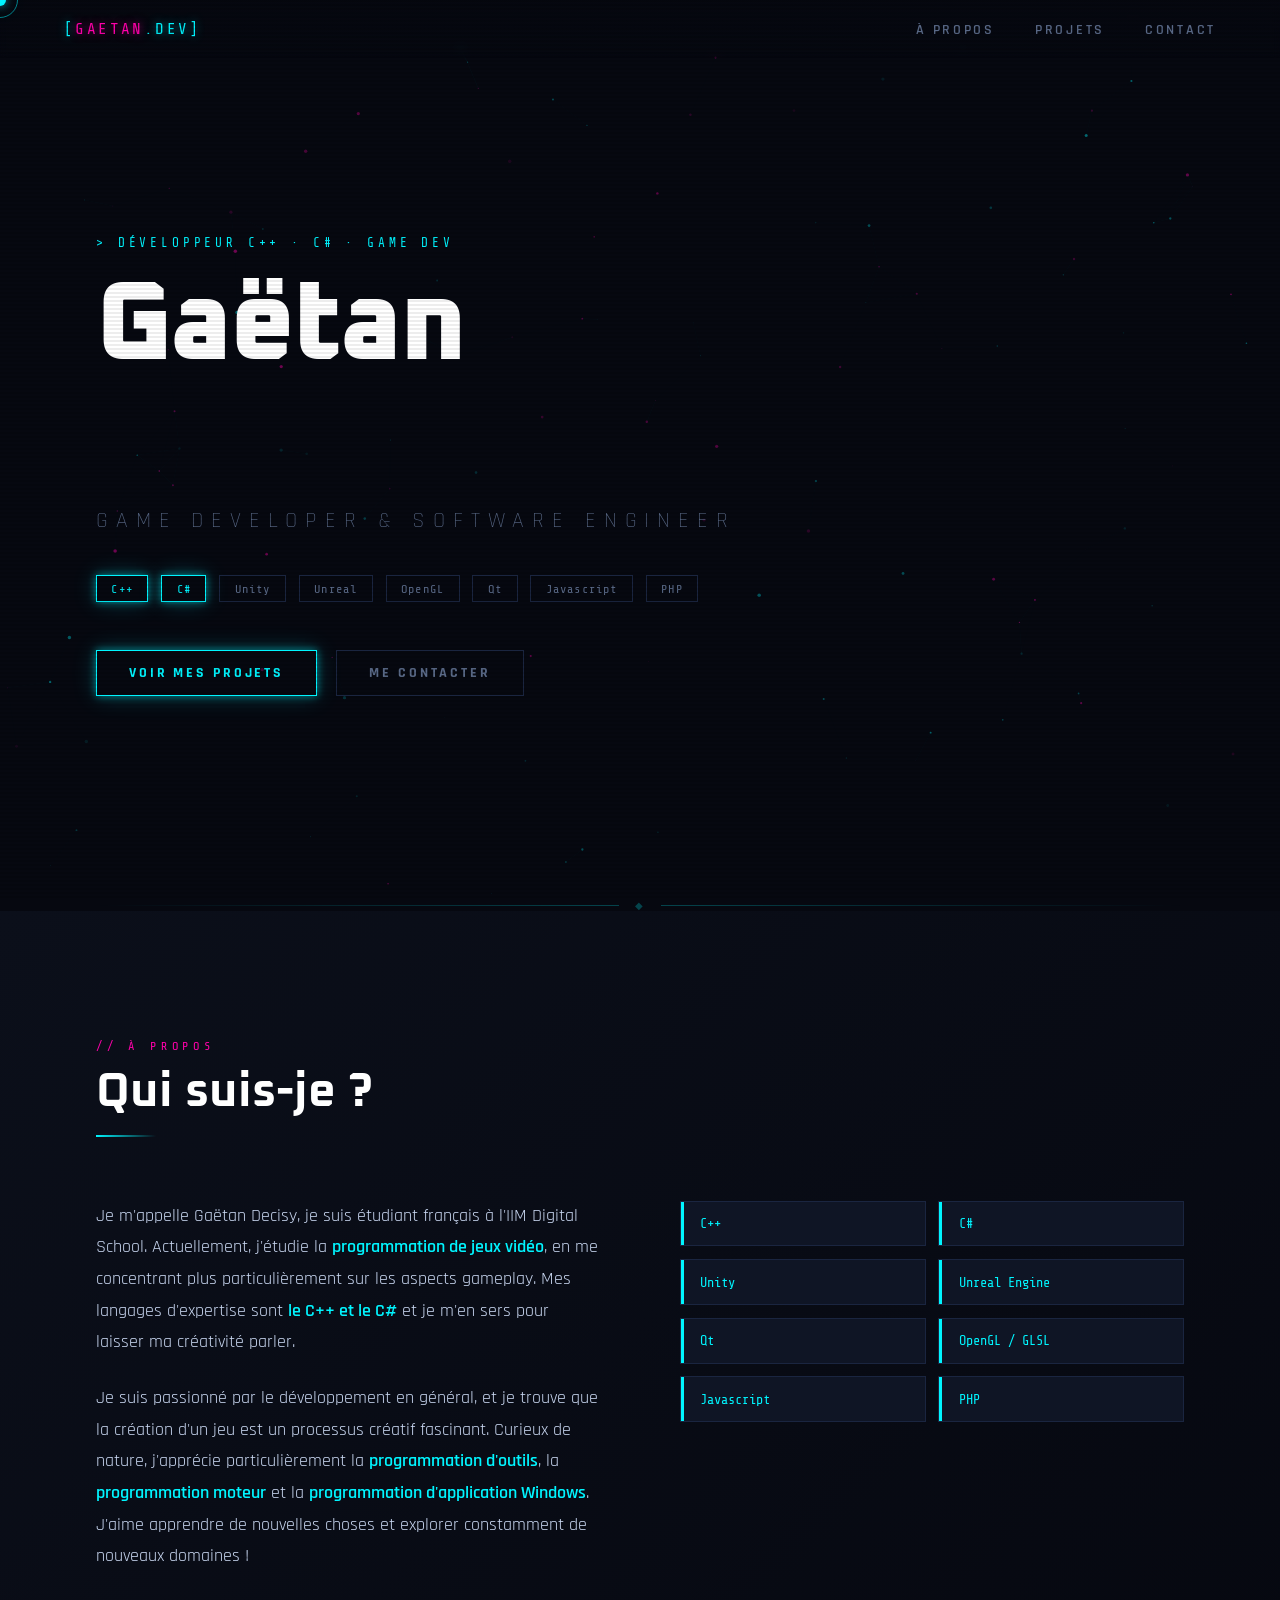
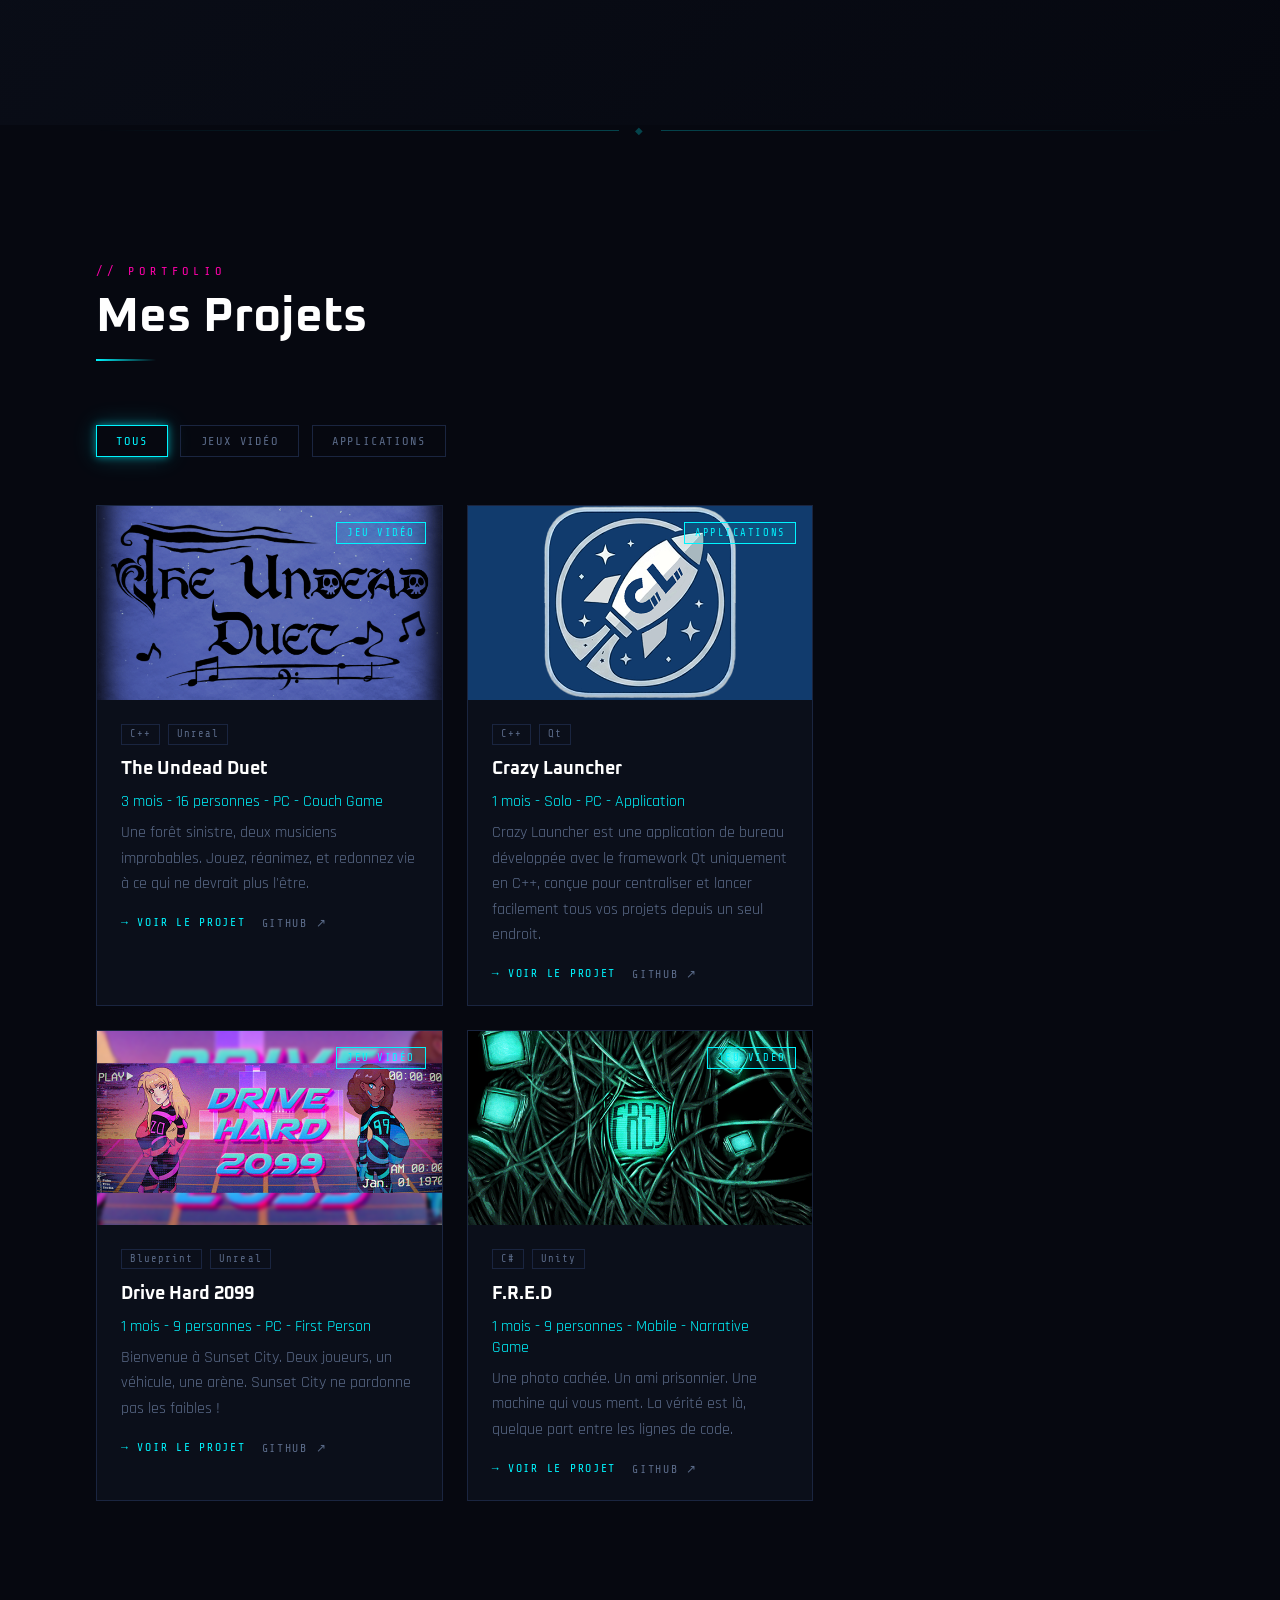
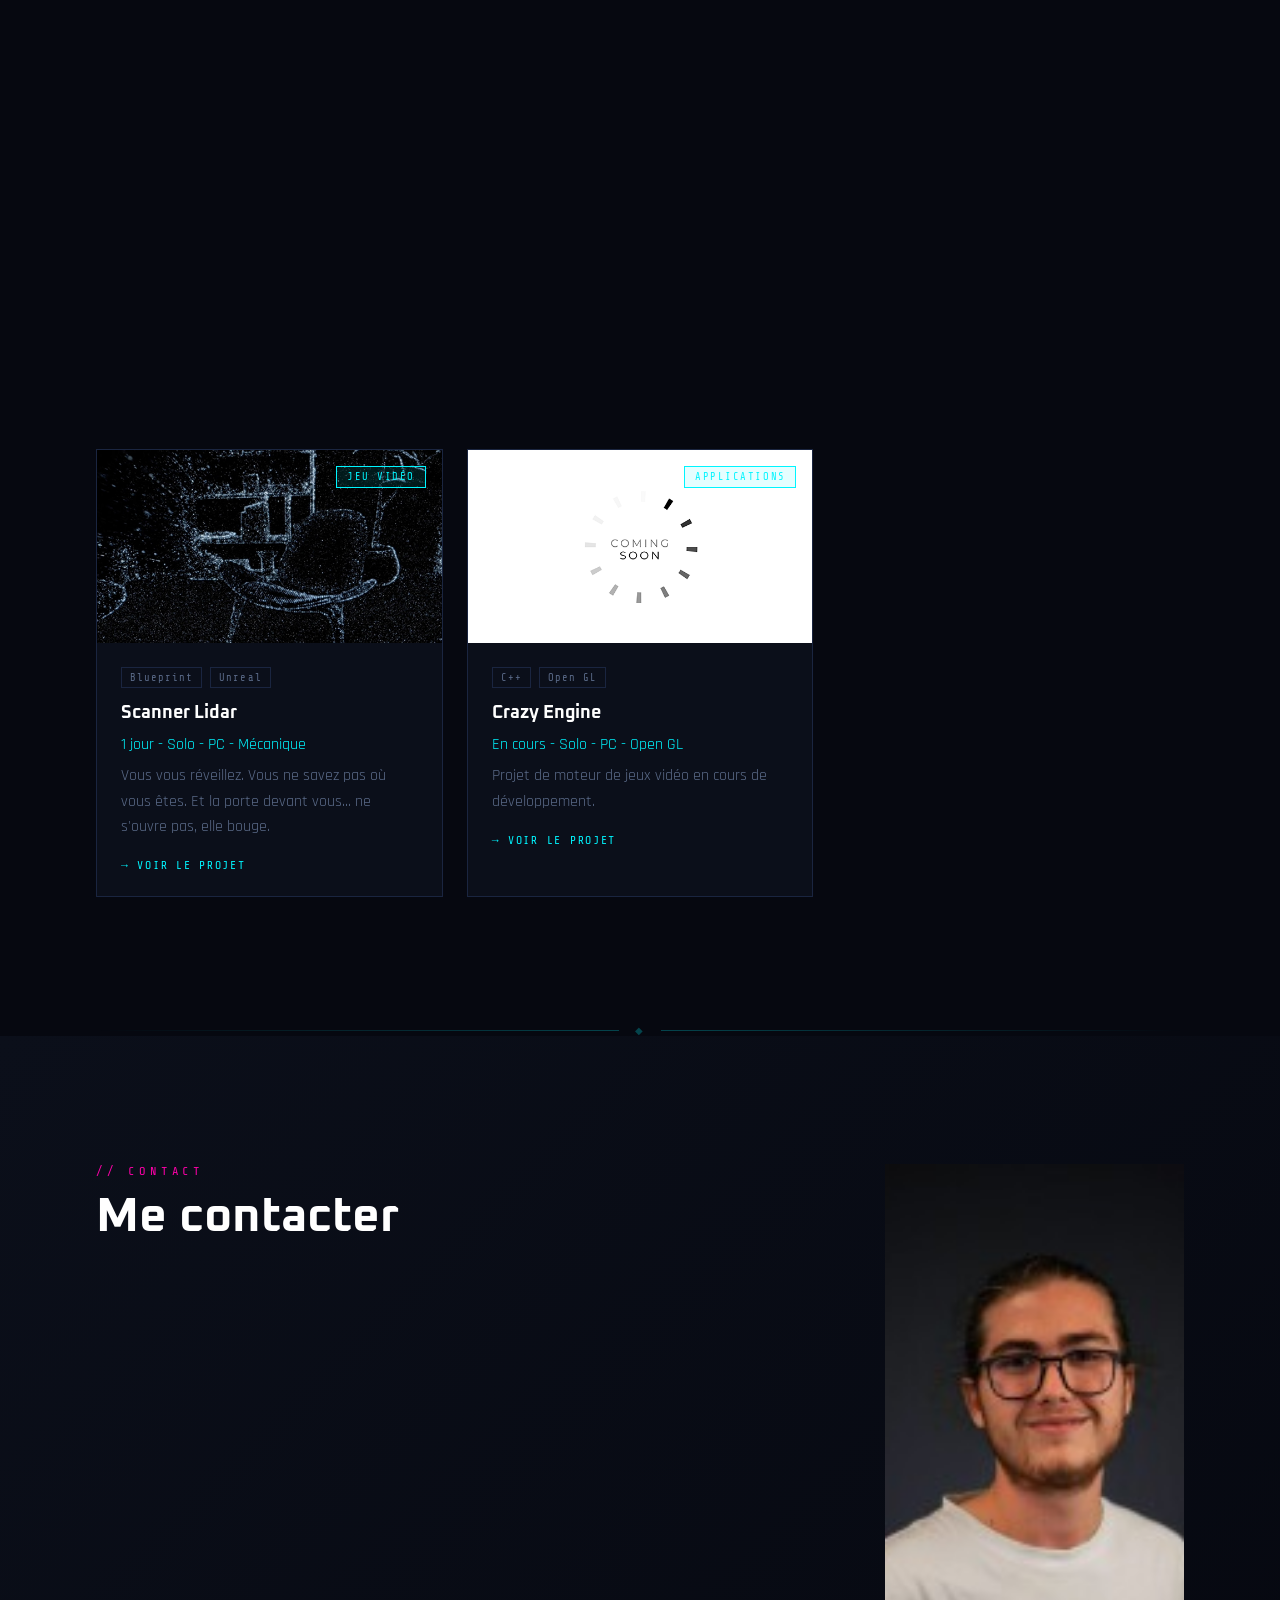
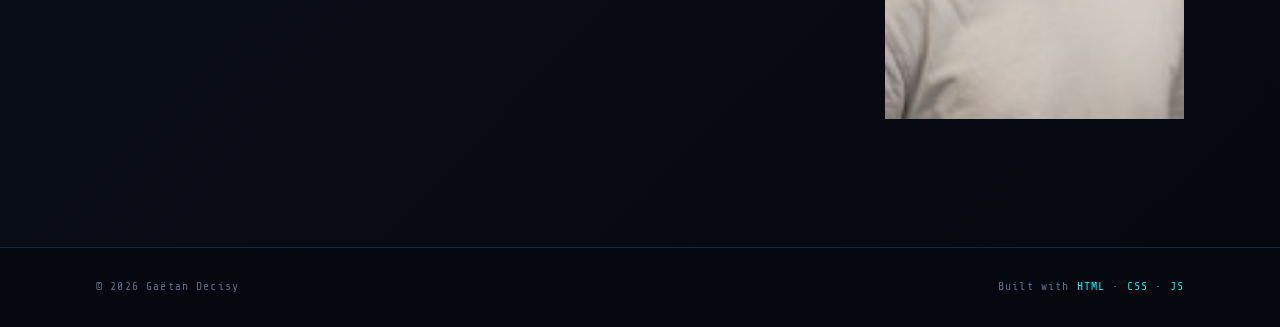
==== commit 8f25c512: "Add: picture for contact section + edit: hamburger menu in mobile" ====
--- a/index.html
+++ b/index.html
@@ -375,38 +375,46 @@
 
     <!-- Contact -->
     <section id="contact">
-        <p class="section-label reveal">Contact</p>
-        <h2 class="section-title reveal">Me contacter</h2>
-        <div class="section-line reveal"></div>
-
-        <p class="contact-intro reveal">
-            Disponible pour des opportunités en développement de jeux vidéo, en développment d'application ou des projets freelance ou des collaborations passionnantes.
-        </p>
-
-        <div class="contact-links reveal">
-            <a href="mailto:gaetan.decisy6@hotmail.com" class="contact-link">
-                <span class="contact-link-icon">✉</span>
-                <div>
-                    <p class="contact-link-label">Email</p>
-                    <p class="contact-link-text">gaetan.decisy6@hotmail.com</p>
-                </div>
-            </a>
-
-            <a href="https://github.com/Sayaka-Shen" target="_blank" rel="noopener" class="contact-link">
-                <span class="contact-link-icon">⌥</span>
-                <div>
-                    <p class="contact-link-label">GitHub</p>
-                    <p class="contact-link-text">github.com/Sayaka-Shen</p>
-                </div>
-            </a>
-
-            <a href="https://www.linkedin.com/in/gaetan-decisy/" target="_blank" rel="noopener" class="contact-link">
-                <span class="contact-link-icon">◈</span>
-                <div>
-                    <p class="contact-link-label">LinkedIn</p>
-                    <p class="contact-link-text">linkedin.com/in/gaetan-decisy</p>
-                </div>
-            </a>
+        <!-- Left Box Contact -->
+        <div class="LeftContact">
+            <p class="section-label reveal">Contact</p>
+            <h2 class="section-title reveal">Me contacter</h2>
+            <div class="section-line reveal"></div>
+
+            <p class="contact-intro reveal">
+                Disponible pour des opportunités en développement de jeux vidéo, en développment d'application ou des projets freelance ou des collaborations passionnantes.
+            </p>
+
+            <div class="contact-links reveal">
+                <a href="mailto:gaetan.decisy6@hotmail.com" class="contact-link">
+                    <span class="contact-link-icon">✉</span>
+                    <div>
+                        <p class="contact-link-label">Email</p>
+                        <p class="contact-link-text">gaetan.decisy6@hotmail.com</p>
+                    </div>
+                </a>
+
+                <a href="https://github.com/Sayaka-Shen" target="_blank" rel="noopener" class="contact-link">
+                    <span class="contact-link-icon">⌥</span>
+                    <div>
+                        <p class="contact-link-label">GitHub</p>
+                        <p class="contact-link-text">github.com/Sayaka-Shen</p>
+                    </div>
+                </a>
+
+                <a href="https://www.linkedin.com/in/gaetan-decisy/" target="_blank" rel="noopener" class="contact-link">
+                    <span class="contact-link-icon">◈</span>
+                    <div>
+                        <p class="contact-link-label">LinkedIn</p>
+                        <p class="contact-link-text">linkedin.com/in/gaetan-decisy</p>
+                    </div>
+                </a>
+            </div>
+        </div>
+
+        <!-- Right Box Contact -->
+        <div class="RightContact">
+            <img src="./assets/photo_de_moi.jpg" alt="Photo de Gaëtan Decisy">
         </div>
     </section>
 
--- a/css/style.css
+++ b/css/style.css
@@ -199,16 +199,23 @@
 .nav-toggle.open span:nth-child(2) { opacity: 0; }
 .nav-toggle.open span:nth-child(3) { transform: translateY(-7px) rotate(-45deg); }
 
-@media (max-width: 768px) {
-    nav {
+@media (max-width: 768px) 
+{
+    nav 
+    {
+        backdrop-filter: none;       
+        -webkit-backdrop-filter: none;
         padding: 1rem 1.5rem;
-    }
-
-    .nav-toggle {
+        background: rgba(6, 8, 16, 0.96)
+    }
+
+    .nav-toggle 
+    {
         display: flex;
     }
 
-    .nav-links {
+    .nav-links 
+    {
         position: fixed;
         top: 0;
         right: -100%;
@@ -216,17 +223,19 @@
         width: min(280px, 80vw);
         flex-direction: column;
         gap: 0;
-        background: var(--bg2);
+        background: #0b0f1a;
         border-left: 1px solid var(--border);
         padding: 5rem 2rem 2rem;
         transition: right 0.35s ease;
     }
 
-    .nav-links.open {
+    .nav-links.open 
+    {
         right: 0;
     }
 
-    .nav-links li a {
+    .nav-links li a 
+    {
         font-size: 1rem;
         padding: 1rem 0;
         display: block;
@@ -851,8 +860,33 @@
 /* ═══════════════════════════════════════════
    CONTACT
 ═══════════════════════════════════════════ */
-#contact {
+#contact 
+{
+    display: flex;
+    justify-content: space-between;
+    align-items: stretch;
+    padding: 0;
     background: linear-gradient(135deg, var(--bg2), var(--bg));
+}
+
+.LeftContact
+{
+    flex: 2;
+    padding: 8rem 6rem;
+}
+
+.RightContact
+{
+    flex: 1;
+    padding: 8rem 6rem;
+    overflow: hidden;
+}
+
+.RightContact img
+{
+    width: 100%;
+    height: 100%;
+    object-fit: cover;
 }
 
 .contact-intro {
@@ -915,6 +949,25 @@
     font-size: 1rem;
     font-weight: 600;
     color: var(--text);
+}
+
+@media (max-width: 768px) 
+{
+    #contact 
+    {
+        flex-direction: column;
+    }
+
+    .LeftContact 
+    {
+        padding: 5rem 1.5rem 2rem;
+    }
+
+    .RightContact 
+    {
+        width: 100%;
+        min-height: 350px;
+    }
 }
 
 
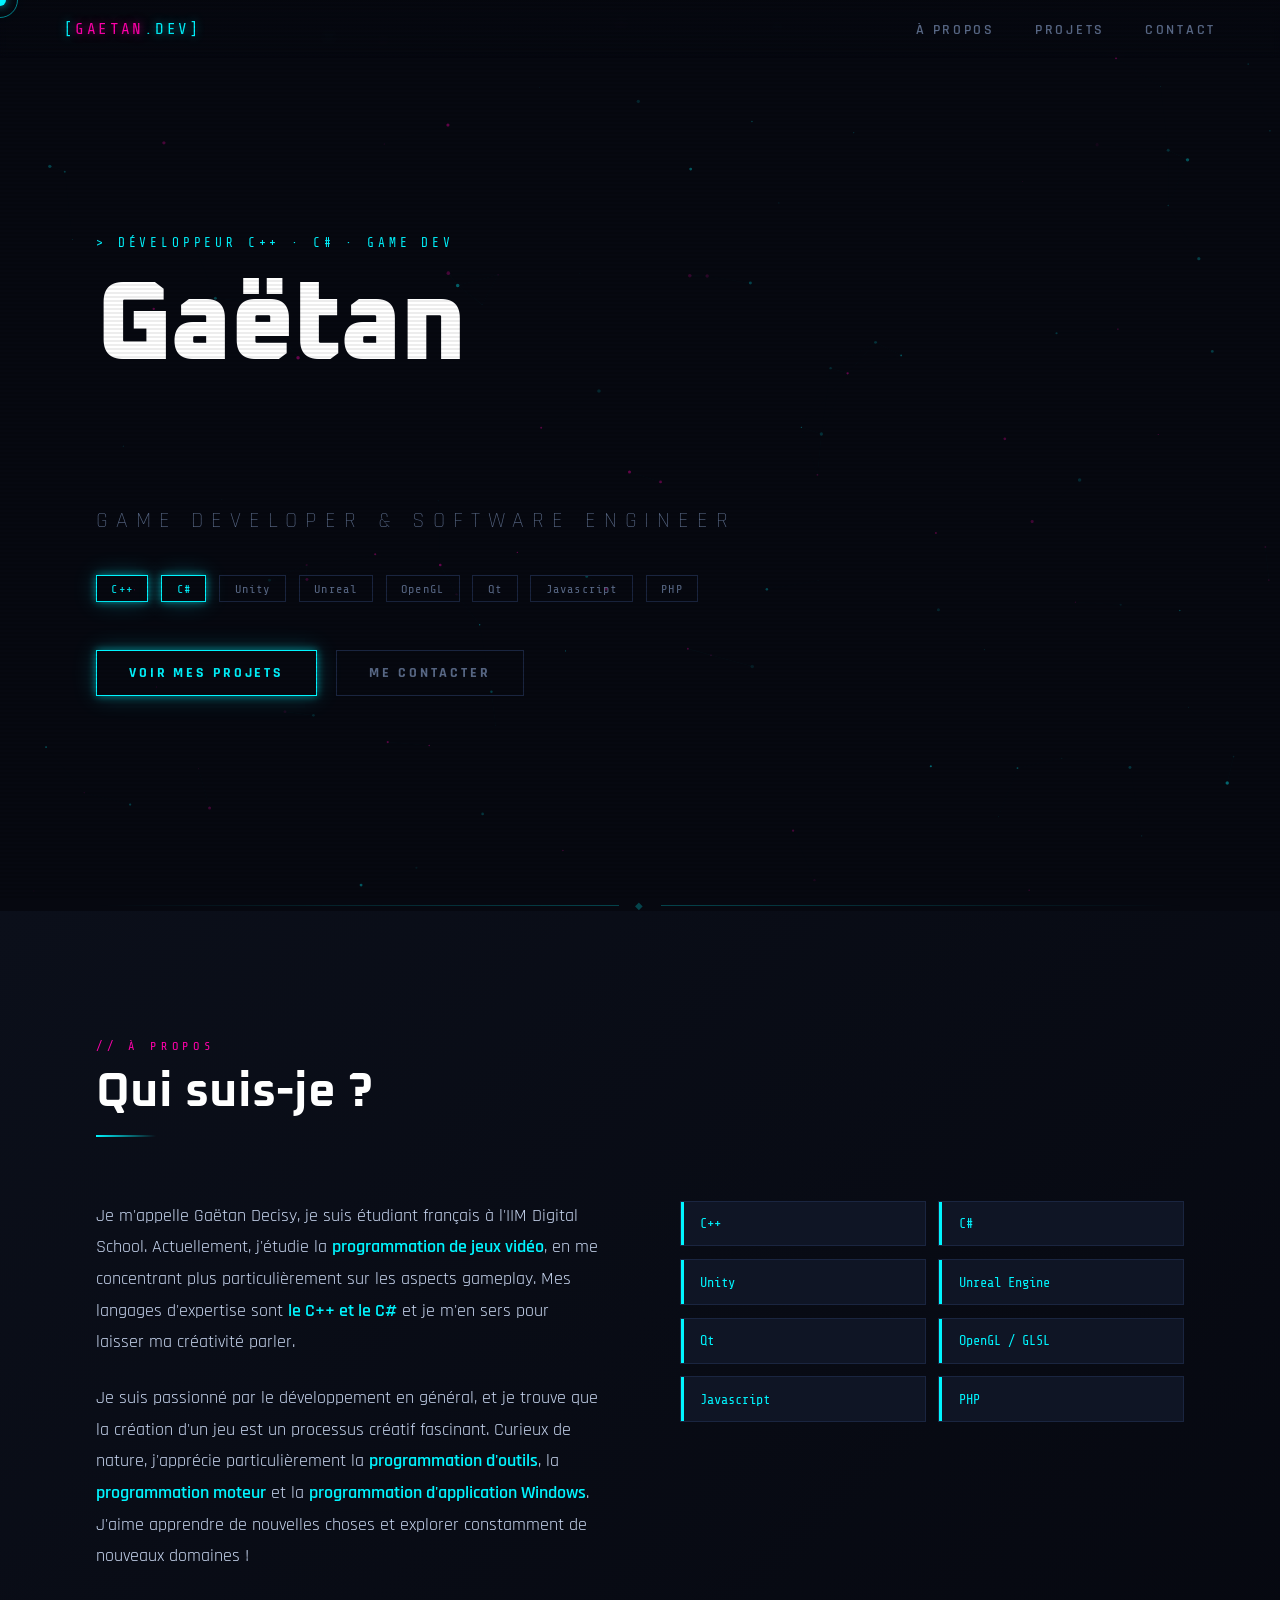
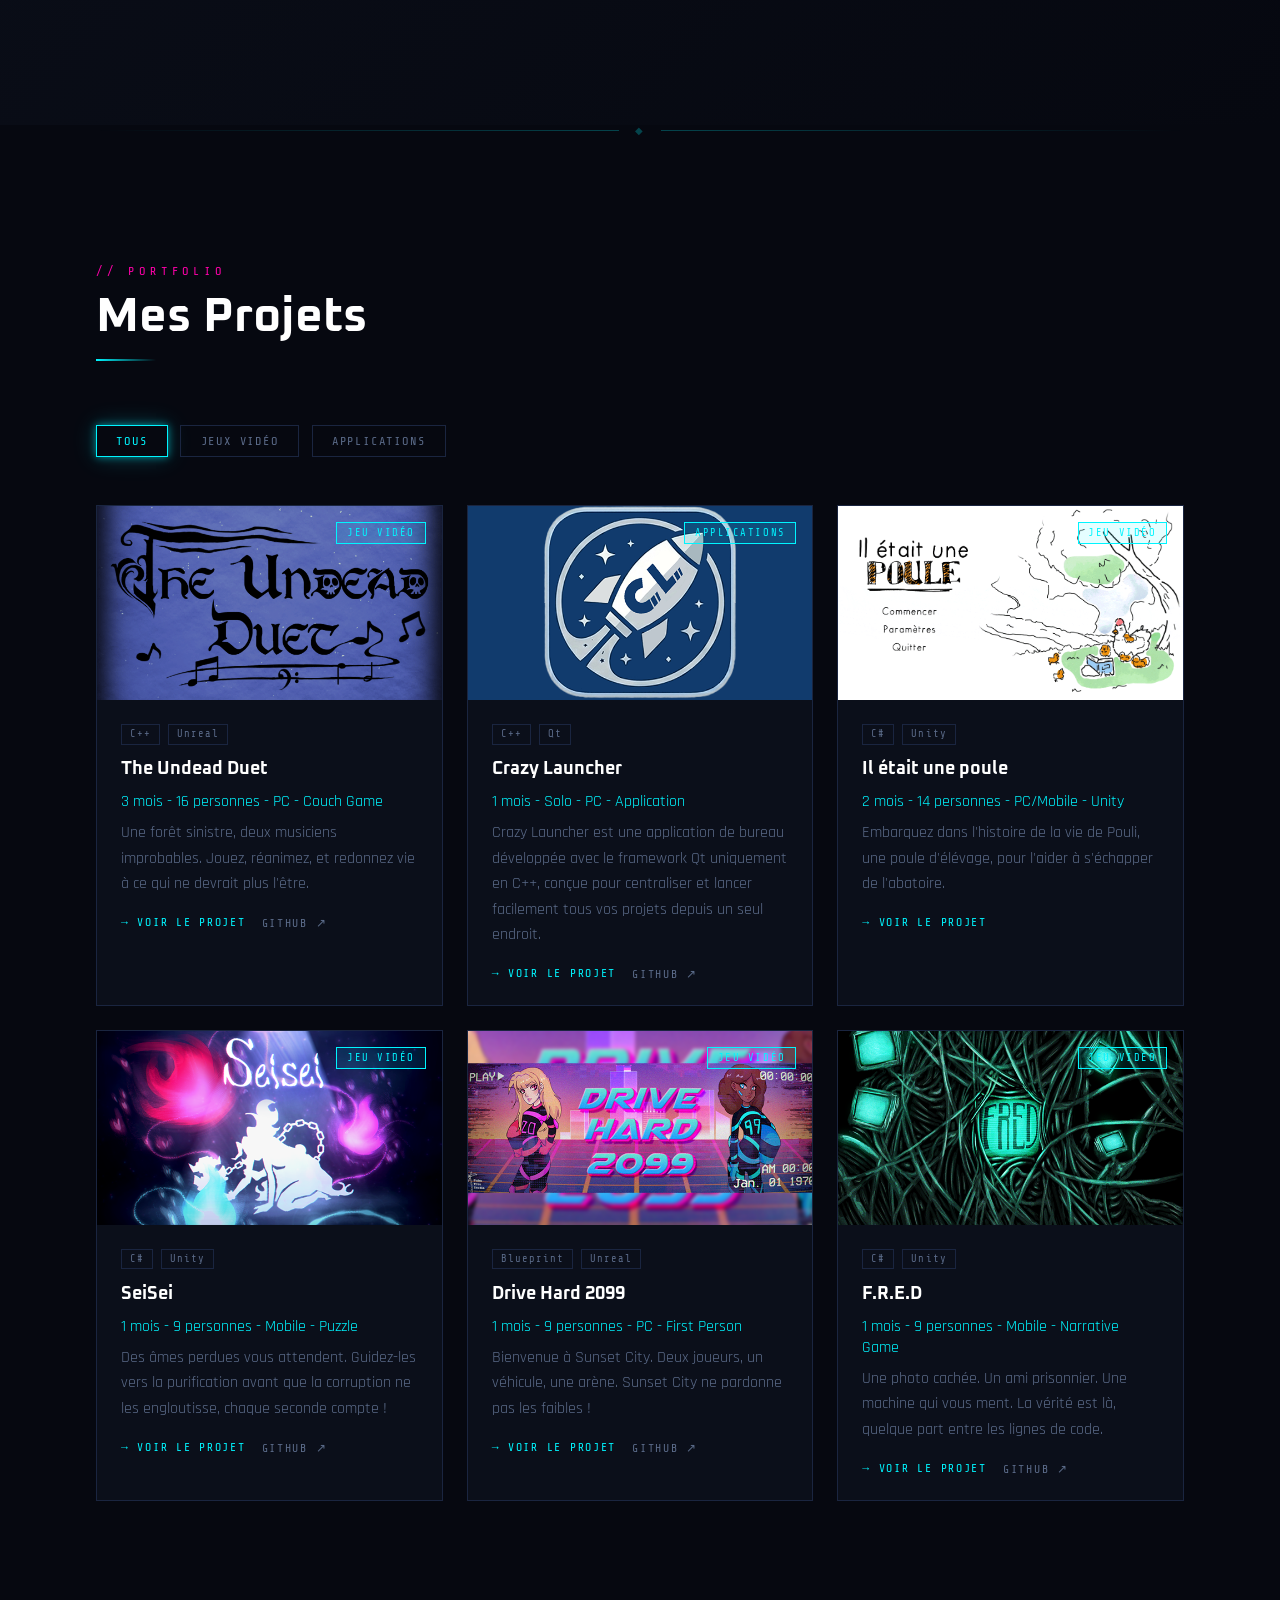
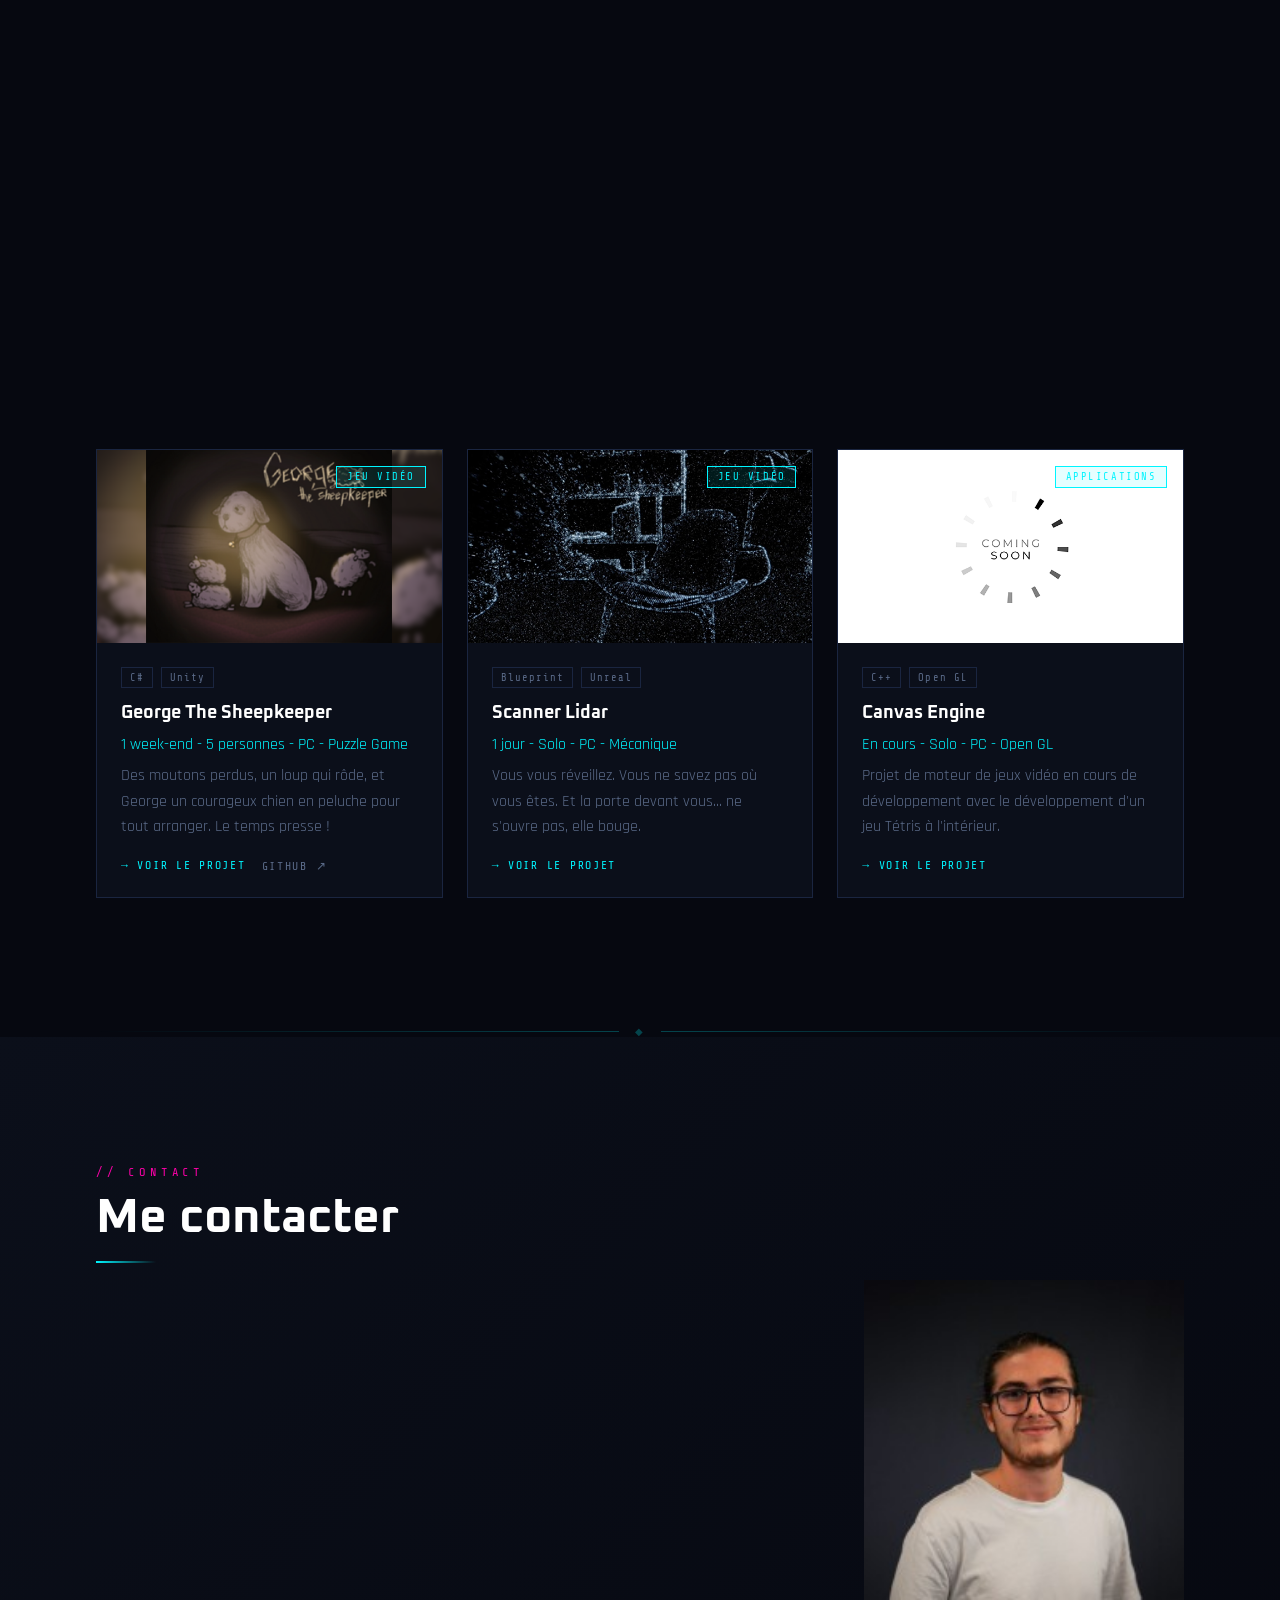
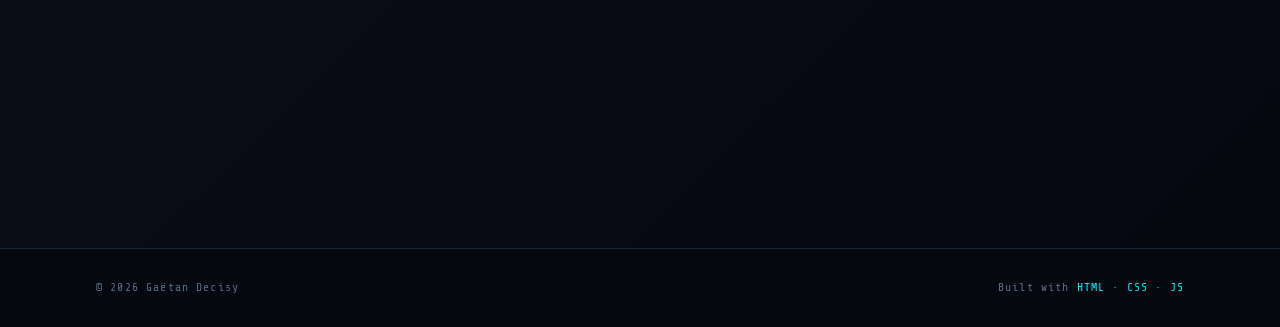
==== commit 19032f9a: "added project Il etait une poule" ====
--- a/index.html
+++ b/index.html
@@ -164,10 +164,10 @@
                 </div>
             </div>
 
-            <!-- SeiSei -->
-            <div class="project-card featured reveal" data-category="jeuxvideo">
-                <div class="project-thumb">
-                    <div class="project-thumb-inner"><img src="./assets/banners/SeiSei_Banner.png" alt="Seisei Banner"/></div>
+            <!-- Il était une poule -->
+            <div class="project-card featured reveal" data-category="applications">
+                <div class="project-thumb">
+                    <div class="project-thumb-inner"><img src="./assets/banners/Iletaitunepoule.png" alt="Loading Banner"/></div>
                     <span class="project-type-badge type-game">Jeu Vidéo</span>
                 </div>
                 <div class="project-body">
@@ -175,10 +175,33 @@
                         <span class="tech-tag">C#</span>
                         <span class="tech-tag">Unity</span>
                     </div>
+                    <p class="project-title">Il était une poule</p>
+                    <p class="project-info">2 mois - 14 personnes - PC/Mobile - Unity</p>
+                    <p class="project-desc">
+                        Embarquez dans l'histoire de la vie de Pouli, une poule d'élévage, pour l'aider à s'échapper de l'abatoire.
+                    </p>
+                    <div class="project-links">
+                        <a href="./projects/iletaitunepoule.html" class="project-link">→ Voir le projet</a>
+                    </div>
+                </div>
+            </div>
+
+            <!-- SeiSei -->
+            <div class="project-card featured reveal" data-category="jeuxvideo">
+                <div class="project-thumb">
+                    <div class="project-thumb-inner"><img src="./assets/banners/SeiSei_Banner.png" alt="Seisei Banner"/></div>
+                    <span class="project-type-badge type-game">Jeu Vidéo</span>
+                </div>
+                <div class="project-body">
+                    <div class="project-tech">
+                        <span class="tech-tag">C#</span>
+                        <span class="tech-tag">Unity</span>
+                    </div>
                     <p class="project-title">SeiSei</p>
                     <p class="project-info">1 mois - 9 personnes - Mobile - Puzzle</p>
                     <p class="project-desc">
-                        Des âmes perdues vous attendent. Guidez-les vers la purification avant que la corruption ne les engloutisse, chaque seconde compte !
+                        Des âmes perdues vous attendent. Guidez-les vers la purification avant que la corruption ne les engloutisse, 
+                        chaque seconde compte !
                     </p>
                     <div class="project-links">
                         <a href="./projects/seisei.html" class="project-link">→ Voir le projet</a>
@@ -347,7 +370,7 @@
                 </div>
             </div>
 
-            <!-- Crazy Engine -->
+            <!-- Canvas Engine -->
             <div class="project-card featured reveal" data-category="applications">
                 <div class="project-thumb">
                     <div class="project-thumb-inner"><img src="./assets/banners/Loading_Banner.png" alt="Loading Banner"/></div>
@@ -358,16 +381,18 @@
                         <span class="tech-tag">C++</span>
                         <span class="tech-tag">Open GL</span>
                     </div>
-                    <p class="project-title">Crazy Engine</p>
+                    <p class="project-title">Canvas Engine</p>
                     <p class="project-info">En cours - Solo - PC - Open GL</p>
                     <p class="project-desc">
-                        Projet de moteur de jeux vidéo en cours de développement.
-                    </p>
-                    <div class="project-links">
-                        <a href="./projects/crazyEngine.html" class="project-link">→ Voir le projet</a>
-                    </div>
-                </div>
-            </div>
+                        Projet de moteur de jeux vidéo en cours de développement avec le développement d'un jeu Tétris à l'intérieur.
+                    </p>
+                    <div class="project-links">
+                        <a href="./projects/canvasEngine.html" class="project-link">→ Voir le projet</a>
+                    </div>
+                </div>
+            </div>
+
+             
         </div>
     </section>
 
--- a/css/style.css
+++ b/css/style.css
@@ -689,12 +689,15 @@
   gap: 1.5rem;
 }
 
-@media (max-width: 1024px) {
-    .projects-grid {
+@media (max-width: 1024px) 
+{
+    .projects-grid 
+    {
         grid-template-columns: repeat(2, 1fr);
     }
 
-    .project-featured {
+    .project-featured 
+    {
         grid-column: span 2;
     }
 }
@@ -757,7 +760,6 @@
   object-fit: cover;
 }
 
-
 /* Type badge */
 .project-type-badge {
     position: absolute;
@@ -864,32 +866,35 @@
 {
     display: flex;
     justify-content: space-between;
-    align-items: stretch;
+    align-items: center;
     padding: 0;
     background: linear-gradient(135deg, var(--bg2), var(--bg));
 }
 
 .LeftContact
 {
-    flex: 2;
-    padding: 8rem 6rem;
-}
-
-.RightContact
-{
     flex: 1;
     padding: 8rem 6rem;
+}
+
+.RightContact
+{
+    width: 40%;
+    height: 30%;
     overflow: hidden;
+    position: relative;
+    padding: 8rem 6rem;
 }
 
 .RightContact img
 {
     width: 100%;
     height: 100%;
-    object-fit: cover;
-}
-
-.contact-intro {
+    object-fit: contain;
+}
+
+.contact-intro 
+{
     font-family: 'Rajdhani', sans-serif;
     font-size: 1.05rem;
     color: var(--text);
@@ -905,8 +910,10 @@
     max-width: 480px;
 }
 
-@media (max-width: 768px) {
-    .contact-links {
+@media (max-width: 768px) 
+{
+    .contact-links 
+    {
         max-width: 100%;
     }
 }
@@ -969,6 +976,26 @@
         min-height: 350px;
     }
 }
+
+@media (max-width: 1024px) 
+{
+    #contact 
+    {
+        flex-direction: column;
+    }
+
+    .LeftContact 
+    {
+        padding: 5rem 1.5rem 2rem;
+    }
+
+    .RightContact 
+    {
+        width: 100%;
+        min-height: 350px;
+    }
+}
+
 
 
 /* ═══════════════════════════════════════════
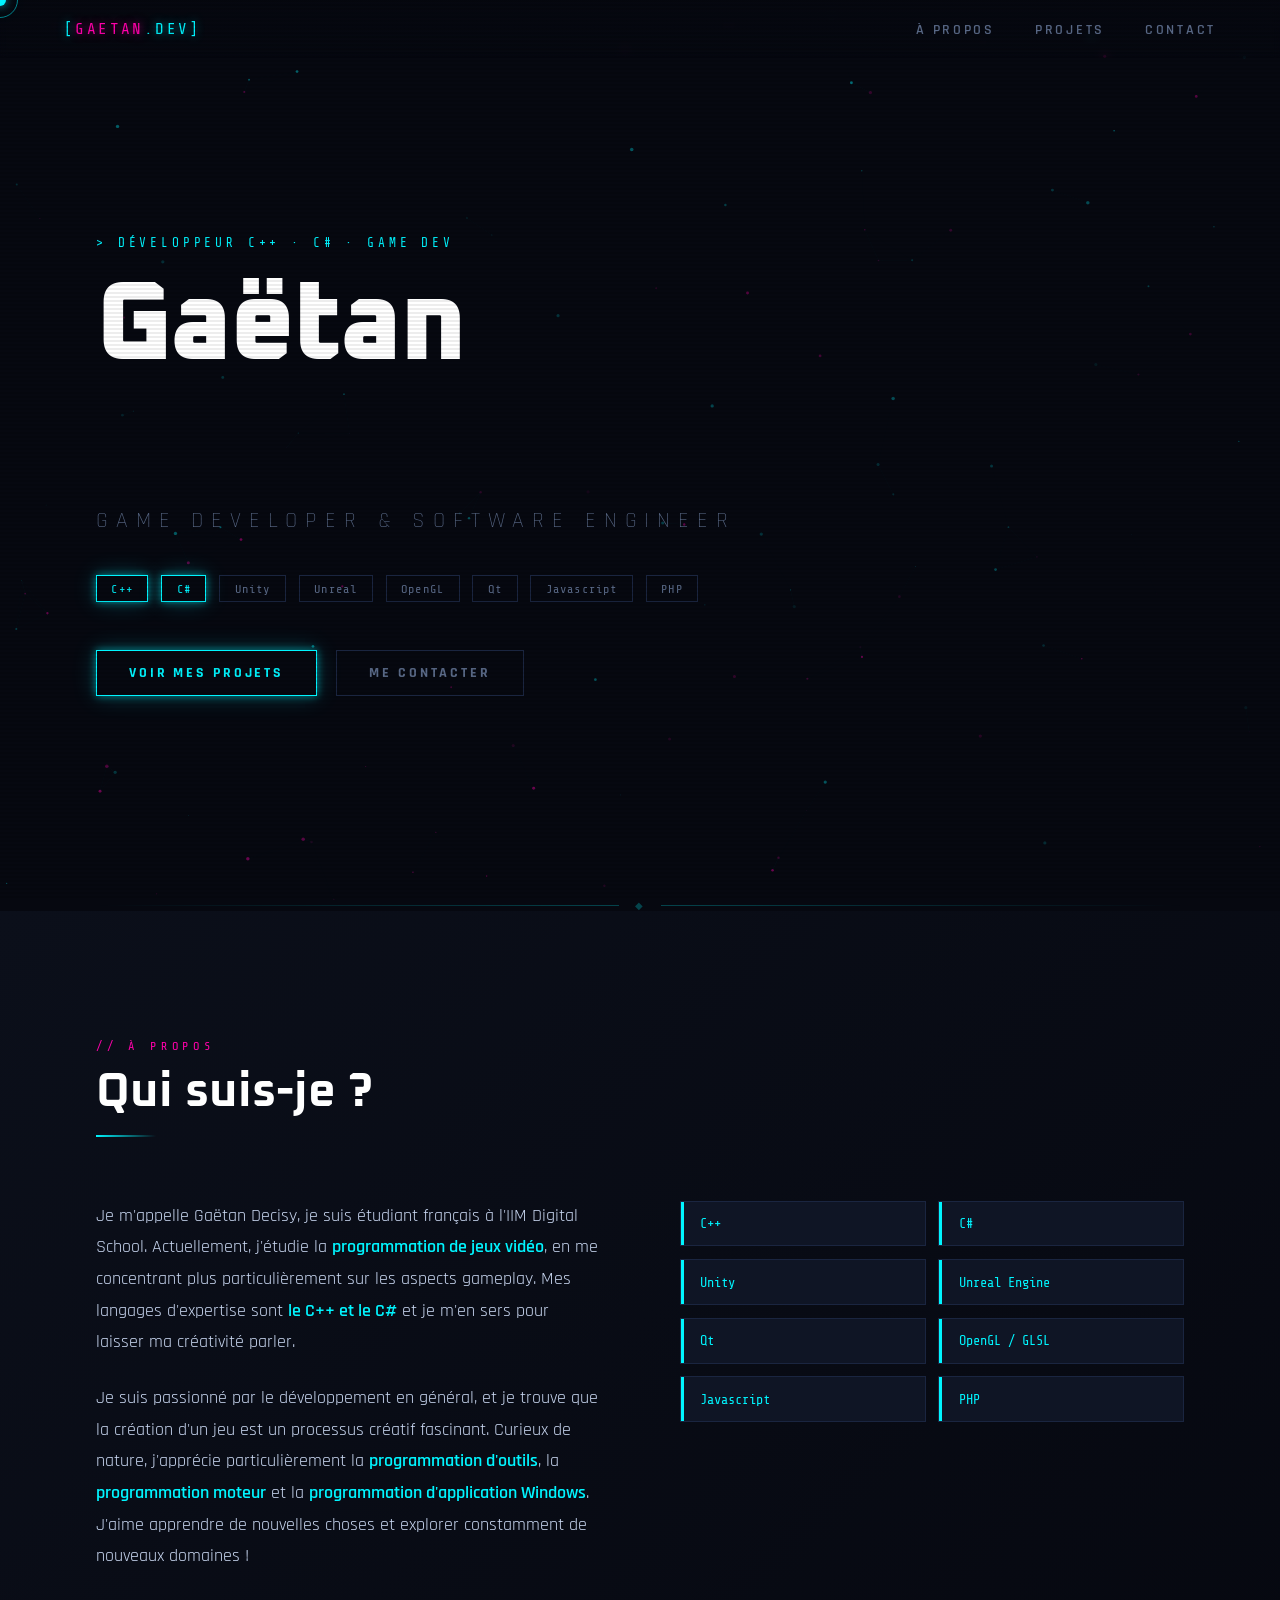
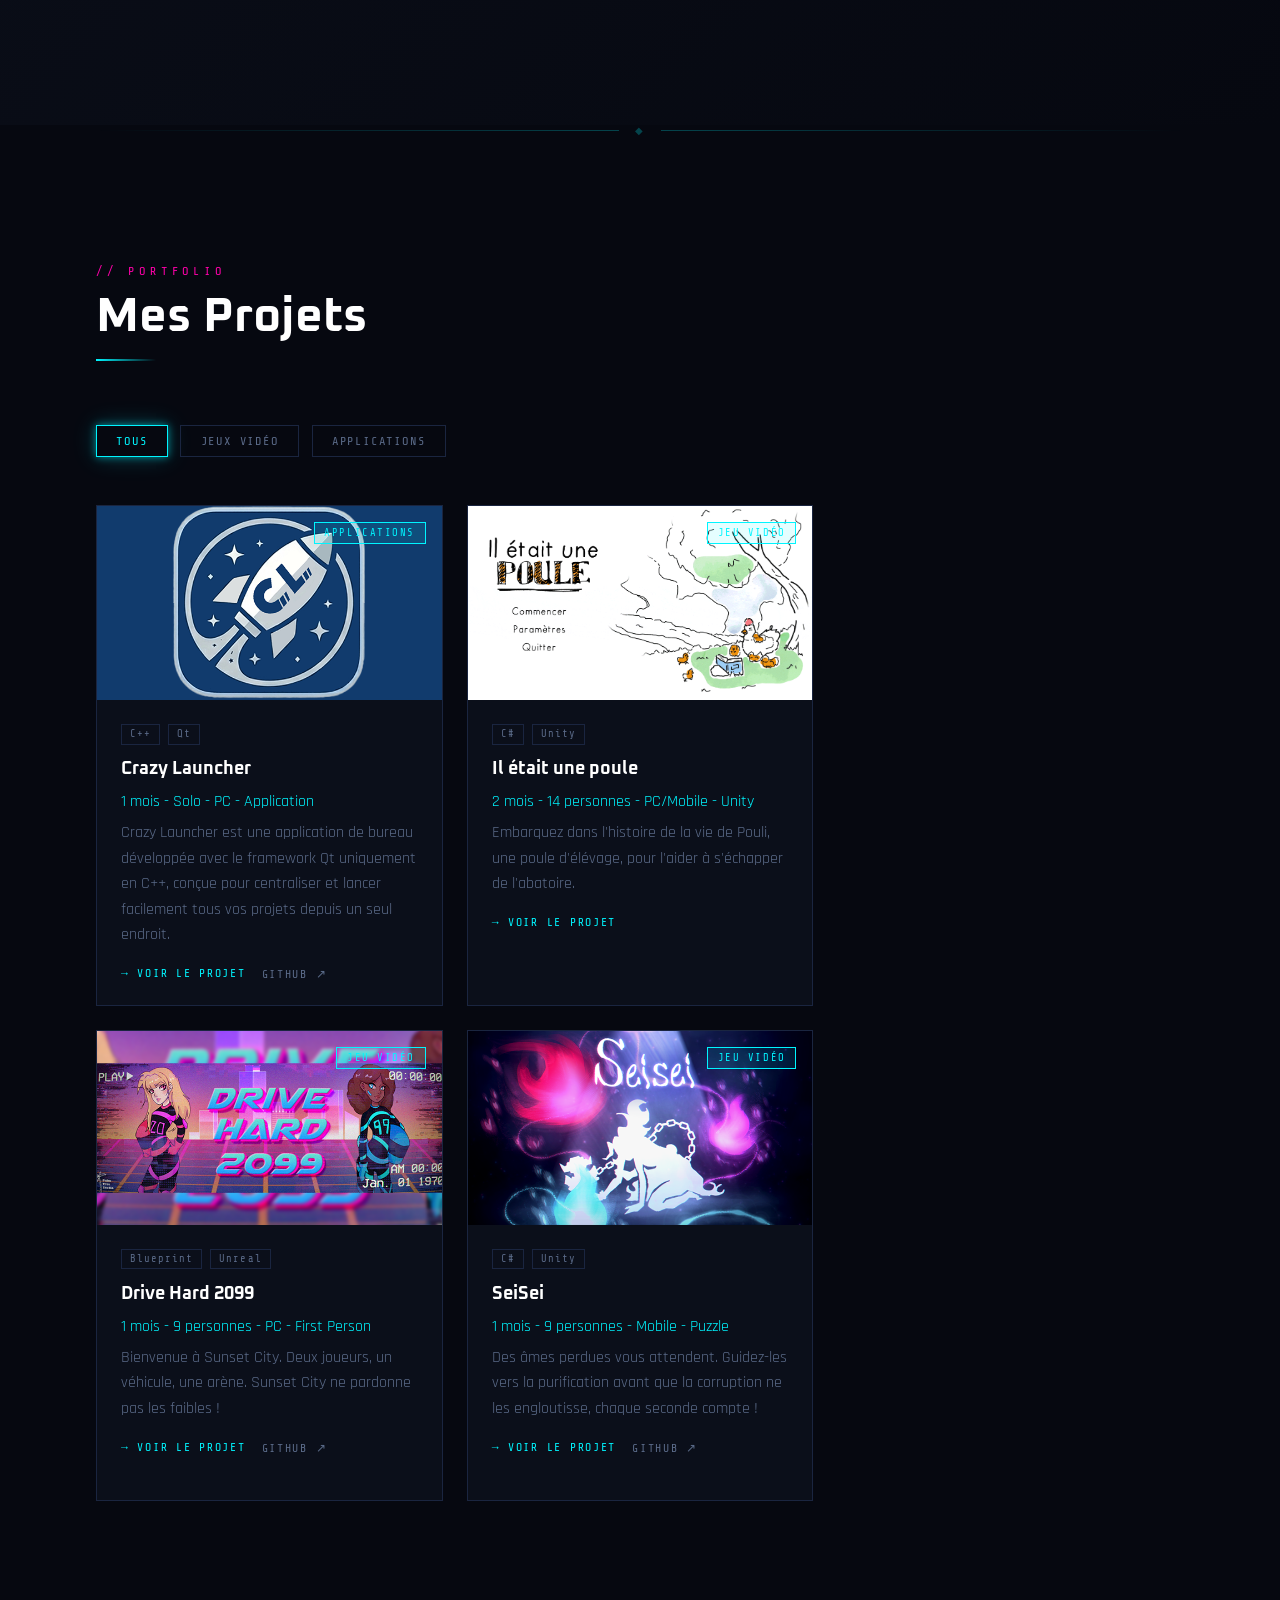
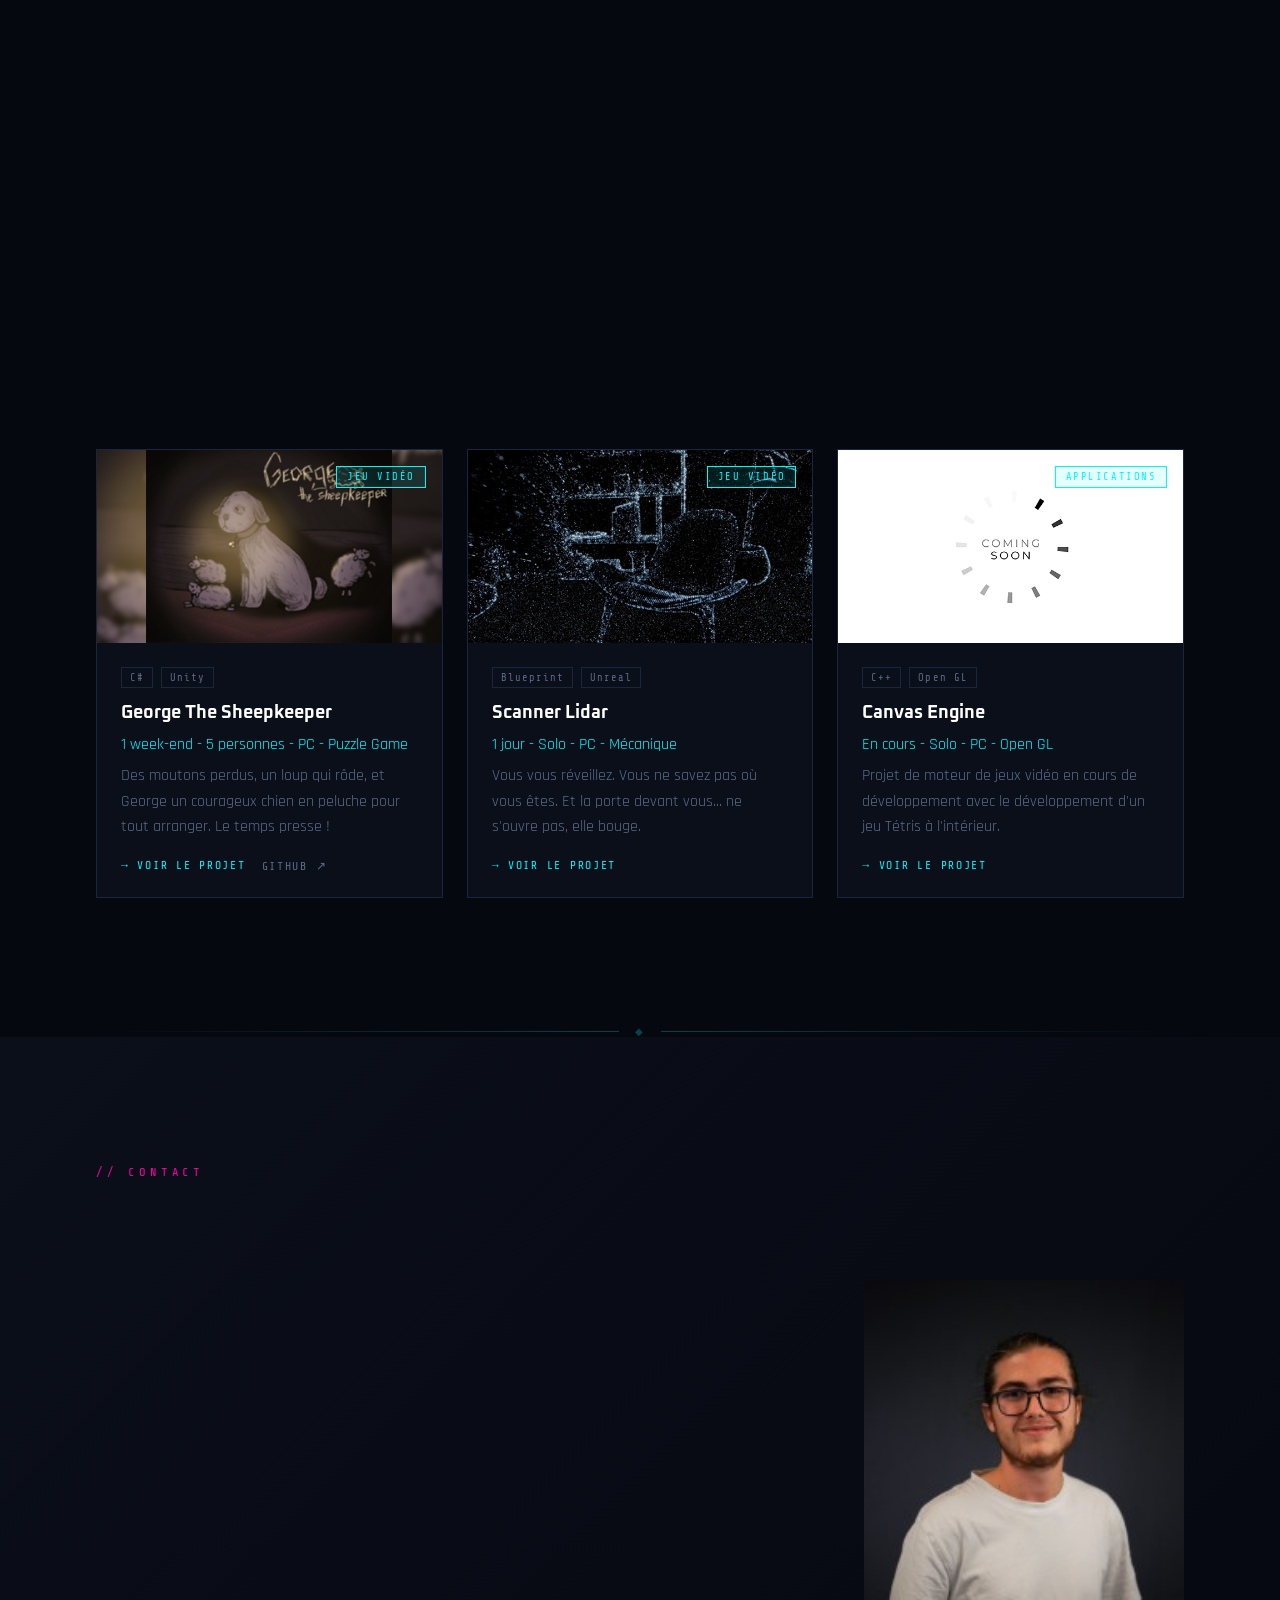
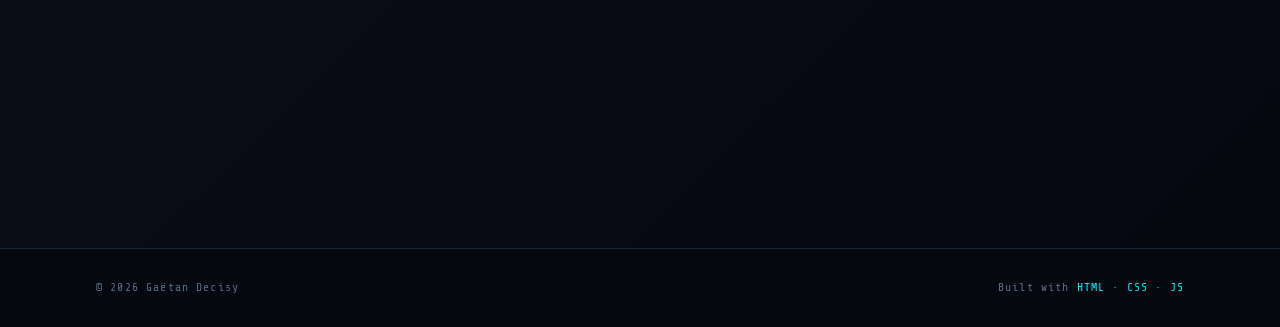
==== commit 1cdfcc33: "edit projects orders" ====
--- a/index.html
+++ b/index.html
@@ -117,6 +117,52 @@
         </div>
 
         <div class="projects-grid">
+             <!-- Crazy Launcher -->
+            <div class="project-card featured reveal" data-category="applications">
+                <div class="project-thumb">
+                    <div class="project-thumb-inner"><img src="./assets/banners/Launcher_Banner.png" alt="Crazy Launcher Banner"/></div>
+                    <span class="project-type-badge type-game">Applications</span>
+                </div>
+                <div class="project-body">
+                    <div class="project-tech">
+                        <span class="tech-tag">C++</span>
+                        <span class="tech-tag">Qt</span>
+                    </div>
+                    <p class="project-title">Crazy Launcher</p>
+                    <p class="project-info">1 mois - Solo - PC - Application</p>
+                    <p class="project-desc">
+                        Crazy Launcher est une application de bureau développée avec le framework Qt uniquement en C++, conçue pour centraliser et lancer 
+                        facilement tous vos projets depuis un seul endroit.
+                    </p>
+                    <div class="project-links">
+                        <a href="./projects/crazyLauncher.html" class="project-link">→ Voir le projet</a>
+                        <a href="https://github.com/Sayaka-Shen/CrazyLauncher" class="project-link secondary">GitHub ↗</a>
+                    </div>
+                </div>
+            </div>
+
+            <!-- Il était une poule -->
+            <div class="project-card featured reveal" data-category="applications">
+                <div class="project-thumb">
+                    <div class="project-thumb-inner"><img src="./assets/banners/Iletaitunepoule.png" alt="Loading Banner"/></div>
+                    <span class="project-type-badge type-game">Jeu Vidéo</span>
+                </div>
+                <div class="project-body">
+                    <div class="project-tech">
+                        <span class="tech-tag">C#</span>
+                        <span class="tech-tag">Unity</span>
+                    </div>
+                    <p class="project-title">Il était une poule</p>
+                    <p class="project-info">2 mois - 14 personnes - PC/Mobile - Unity</p>
+                    <p class="project-desc">
+                        Embarquez dans l'histoire de la vie de Pouli, une poule d'élévage, pour l'aider à s'échapper de l'abatoire.
+                    </p>
+                    <div class="project-links">
+                        <a href="./projects/iletaitunepoule.html" class="project-link">→ Voir le projet</a>
+                    </div>
+                </div>
+            </div>
+
             <!-- The Undead Duet -->
             <div class="project-card featured reveal" data-category="jeuxvideo">
                 <div class="project-thumb">
@@ -140,34 +186,33 @@
                 </div>
             </div>
 
-            <!-- Crazy Launcher -->
-            <div class="project-card featured reveal" data-category="applications">
-                <div class="project-thumb">
-                    <div class="project-thumb-inner"><img src="./assets/banners/Launcher_Banner.png" alt="Crazy Launcher Banner"/></div>
-                    <span class="project-type-badge type-game">Applications</span>
-                </div>
-                <div class="project-body">
-                    <div class="project-tech">
-                        <span class="tech-tag">C++</span>
-                        <span class="tech-tag">Qt</span>
-                    </div>
-                    <p class="project-title">Crazy Launcher</p>
-                    <p class="project-info">1 mois - Solo - PC - Application</p>
-                    <p class="project-desc">
-                        Crazy Launcher est une application de bureau développée avec le framework Qt uniquement en C++, conçue pour centraliser et lancer 
-                        facilement tous vos projets depuis un seul endroit.
-                    </p>
-                    <div class="project-links">
-                        <a href="./projects/crazyLauncher.html" class="project-link">→ Voir le projet</a>
-                        <a href="https://github.com/Sayaka-Shen/CrazyLauncher" class="project-link secondary">GitHub ↗</a>
-                    </div>
-                </div>
-            </div>
-
-            <!-- Il était une poule -->
-            <div class="project-card featured reveal" data-category="applications">
-                <div class="project-thumb">
-                    <div class="project-thumb-inner"><img src="./assets/banners/Iletaitunepoule.png" alt="Loading Banner"/></div>
+             <!-- DriveHard2099 -->
+            <div class="project-card featured reveal" data-category="jeuxvideo">
+                <div class="project-thumb">
+                    <div class="project-thumb-inner"><img src="./assets/banners/DriveHardBanner.png" alt="DriveHard2099 Banner"/></div>
+                    <span class="project-type-badge type-game">Jeu Vidéo</span>
+                </div>
+                <div class="project-body">
+                    <div class="project-tech">
+                        <span class="tech-tag">Blueprint</span>
+                        <span class="tech-tag">Unreal</span>
+                    </div>
+                    <p class="project-title">Drive Hard 2099</p>
+                    <p class="project-info">1 mois - 9 personnes - PC - First Person</p>
+                    <p class="project-desc">
+                        Bienvenue à Sunset City. Deux joueurs, un véhicule, une arène. Sunset City ne pardonne pas les faibles !
+                    </p>
+                    <div class="project-links">
+                        <a href="./projects/driveHard.html" class="project-link">→ Voir le projet</a>
+                        <a href="https://github.com/Sayaka-Shen/DriveHard2099" class="project-link secondary">GitHub ↗</a>
+                    </div>
+                </div>
+            </div>
+
+            <!-- SeiSei -->
+            <div class="project-card featured reveal" data-category="jeuxvideo">
+                <div class="project-thumb">
+                    <div class="project-thumb-inner"><img src="./assets/banners/SeiSei_Banner.png" alt="Seisei Banner"/></div>
                     <span class="project-type-badge type-game">Jeu Vidéo</span>
                 </div>
                 <div class="project-body">
@@ -175,28 +220,6 @@
                         <span class="tech-tag">C#</span>
                         <span class="tech-tag">Unity</span>
                     </div>
-                    <p class="project-title">Il était une poule</p>
-                    <p class="project-info">2 mois - 14 personnes - PC/Mobile - Unity</p>
-                    <p class="project-desc">
-                        Embarquez dans l'histoire de la vie de Pouli, une poule d'élévage, pour l'aider à s'échapper de l'abatoire.
-                    </p>
-                    <div class="project-links">
-                        <a href="./projects/iletaitunepoule.html" class="project-link">→ Voir le projet</a>
-                    </div>
-                </div>
-            </div>
-
-            <!-- SeiSei -->
-            <div class="project-card featured reveal" data-category="jeuxvideo">
-                <div class="project-thumb">
-                    <div class="project-thumb-inner"><img src="./assets/banners/SeiSei_Banner.png" alt="Seisei Banner"/></div>
-                    <span class="project-type-badge type-game">Jeu Vidéo</span>
-                </div>
-                <div class="project-body">
-                    <div class="project-tech">
-                        <span class="tech-tag">C#</span>
-                        <span class="tech-tag">Unity</span>
-                    </div>
                     <p class="project-title">SeiSei</p>
                     <p class="project-info">1 mois - 9 personnes - Mobile - Puzzle</p>
                     <p class="project-desc">
@@ -206,29 +229,6 @@
                     <div class="project-links">
                         <a href="./projects/seisei.html" class="project-link">→ Voir le projet</a>
                         <a href="https://github.com/Sayaka-Shen/SeiSei" class="project-link secondary">GitHub ↗</a>
-                    </div>
-                </div>
-            </div>
-
-            <!-- DriveHard2099 -->
-            <div class="project-card featured reveal" data-category="jeuxvideo">
-                <div class="project-thumb">
-                    <div class="project-thumb-inner"><img src="./assets/banners/DriveHardBanner.png" alt="DriveHard2099 Banner"/></div>
-                    <span class="project-type-badge type-game">Jeu Vidéo</span>
-                </div>
-                <div class="project-body">
-                    <div class="project-tech">
-                        <span class="tech-tag">Blueprint</span>
-                        <span class="tech-tag">Unreal</span>
-                    </div>
-                    <p class="project-title">Drive Hard 2099</p>
-                    <p class="project-info">1 mois - 9 personnes - PC - First Person</p>
-                    <p class="project-desc">
-                        Bienvenue à Sunset City. Deux joueurs, un véhicule, une arène. Sunset City ne pardonne pas les faibles !
-                    </p>
-                    <div class="project-links">
-                        <a href="./projects/driveHard.html" class="project-link">→ Voir le projet</a>
-                        <a href="https://github.com/Sayaka-Shen/DriveHard2099" class="project-link secondary">GitHub ↗</a>
                     </div>
                 </div>
             </div>
